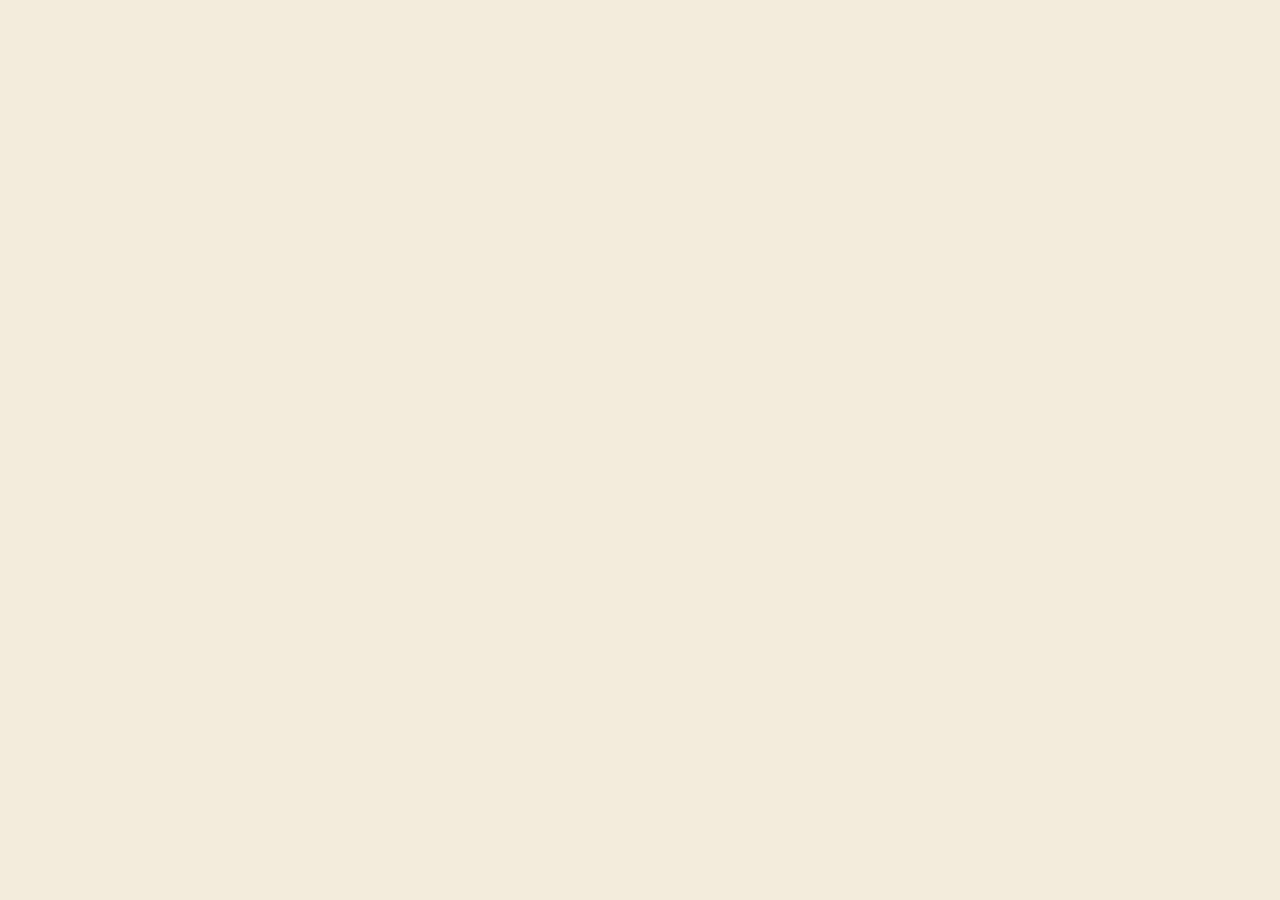
==== index.html @ 6ab29acc "Initial commit: GreenGas Hemp redesign preview Standalone redesign preview of greengashemp.me - heri" ====
<!doctype html>
<html lang="en">
<head>
<meta charset="utf-8" />
<meta name="viewport" content="width=device-width, initial-scale=1" />
<title>GreenGas Hemp — Not Your Father's Hemp.</title>
<meta name="description" content="Small-batch hemp grown, cured, and lab-tested in Virginia. Reserve flower, hash rosin, vape carts. COA on every product. Not your father's hemp." />
<link rel="icon" type="image/png" href="assets/logo.png" />
<link rel="preconnect" href="https://fonts.googleapis.com" />
<link rel="preconnect" href="https://fonts.gstatic.com" crossorigin />
<link href="https://fonts.googleapis.com/css2?family=Anton&family=Archivo:wght@500;600;700;800;900&family=Inter:wght@400;500;600&family=Caveat:wght@500;700&display=swap" rel="stylesheet" />
<style>
  :root {
    --paper:   #F2EDDD;   /* warm cream - main bg */
    --paper-2: #E6DFC6;   /* deeper cream */
    --ink:     #0D0F0B;   /* near-black, slightly warm */
    --ink-2:   #1A1D16;
    --olive:   #4A6825;
    --olive-d: #2D4316;
    --olive-l: #6B8C3A;
    --gold:    #C19D57;
    --gold-d:  #9C7C3F;
    --rust:    #A24A22;
    --bone:    #E8E2CC;
  }
  * { box-sizing: border-box; }
  html { scroll-behavior: smooth; }
  body {
    margin: 0;
    background: var(--paper);
    color: var(--ink);
    font-family: 'Inter', system-ui, sans-serif;
    -webkit-font-smoothing: antialiased;
    overflow-x: hidden;
    /* subtle paper grain */
    background-image:
      radial-gradient(at 12% 18%, rgba(74,104,37,0.06) 0, transparent 50%),
      radial-gradient(at 85% 75%, rgba(193,157,87,0.05) 0, transparent 50%);
  }
  img { display: block; max-width: 100%; }
  a { color: inherit; text-decoration: none; }
  button { font: inherit; cursor: pointer; }

  /* TYPE */
  .anton { font-family: 'Anton', 'Archivo Black', system-ui, sans-serif; font-weight: 400; letter-spacing: -0.005em; line-height: 0.88; text-transform: uppercase; }
  .display { font-family: 'Archivo', system-ui, sans-serif; font-weight: 900; letter-spacing: -0.025em; line-height: 0.95; }
  .script { font-family: 'Caveat', cursive; font-weight: 700; }
  .mono { font-family: ui-monospace, 'SF Mono', Menlo, monospace; }
  .tabular { font-variant-numeric: tabular-nums; }
  .kicker {
    font-family: 'Archivo', sans-serif;
    font-size: 11px; letter-spacing: 0.28em; text-transform: uppercase; font-weight: 700;
    color: var(--olive);
  }
  .container { max-width: 1320px; margin: 0 auto; padding: 0 24px; }
  @media (min-width: 768px){ .container { padding: 0 56px; } }

  /* PROMO STRIP */
  .promo {
    background: var(--ink); color: var(--paper);
    font-size: 11px; letter-spacing: 0.22em; text-transform: uppercase; font-weight: 600;
    overflow: hidden;
  }
  .promo-track {
    display: flex; gap: 48px; padding: 11px 0; white-space: nowrap;
    animation: marquee 42s linear infinite;
  }
  .promo-track span { display: inline-flex; align-items: center; gap: 14px; }
  .promo-track .star { color: var(--gold); }
  @keyframes marquee { from { transform: translateX(0); } to { transform: translateX(-50%); } }

  /* HEADER */
  header.main {
    position: sticky; top: 0; z-index: 40;
    background: rgba(13,15,11, 0.97);
    color: var(--paper);
    border-bottom: 1px solid rgba(255,255,255,0.06);
  }
  header.main .row {
    height: 78px; display:flex; align-items: center; justify-content: space-between; gap: 24px;
  }
  .logo {
    display: flex; align-items: center; gap: 14px;
    font-family: 'Anton', sans-serif; font-size: 26px; letter-spacing: 0.01em;
    text-transform: uppercase; color: var(--paper);
  }
  .logo .dot { color: var(--gold); }
  .logo .tag {
    display: none;
    font-family: 'Caveat', cursive; font-weight: 700; font-size: 16px;
    color: var(--gold); transform: rotate(-3deg); letter-spacing: 0;
    text-transform: none; margin-left: 4px;
  }
  @media (min-width: 900px){ .logo .tag { display: inline; } }
  .logo-img { height: 48px; width: auto; display: block; }
  .logo-img.header { height: 44px; border-radius: 2px; }
  .logo-img.crest { height: 96px; margin: 0 auto 20px; }
  .logo-img.footer { height: 60px; border-radius: 2px; }
  .logo-stamp {
    position: absolute; z-index: 3;
    background: var(--paper);
    padding: 8px 12px;
    border: 1px solid rgba(13,15,11,0.08);
    box-shadow: 0 8px 24px -8px rgba(0,0,0,0.4);
    transform: rotate(-6deg);
  }
  .logo-stamp img { height: 44px; width: auto; display: block; }
  nav.primary { display:none; gap: 32px; }
  @media (min-width: 900px){ nav.primary { display: flex; } }
  nav.primary a {
    font-family: 'Archivo', sans-serif; font-size: 13px; font-weight: 700;
    letter-spacing: 0.16em; text-transform: uppercase; color: var(--paper);
    padding: 4px 0; position: relative;
  }
  nav.primary a::after {
    content: ''; position: absolute; left: 0; right: 0; bottom: -4px;
    height: 2px; background: var(--gold); transform: scaleX(0); transform-origin: left;
    transition: transform 240ms ease;
  }
  nav.primary a:hover::after, nav.primary a.active::after { transform: scaleX(1); }
  .icons { display:flex; align-items: center; gap: 8px; }
  .icons button, .icons a {
    background: transparent; border: 0; color: var(--paper);
    display: inline-flex; align-items: center; gap: 8px;
    padding: 10px 12px; border-radius: 4px;
    font-family: 'Archivo', sans-serif; font-size: 12px; font-weight: 700;
    letter-spacing: 0.14em; text-transform: uppercase;
  }
  .icons a:hover, .icons button:hover { background: rgba(255,255,255,0.06); }
  .cart-btn { border: 1px solid rgba(255,255,255,0.16) !important; }
  .cart-count {
    background: var(--gold); color: var(--ink);
    padding: 1px 7px; border-radius: 2px; font-size: 11px; font-weight: 800;
  }

  /* BUTTONS */
  .btn {
    display: inline-flex; align-items: center; gap: 10px;
    padding: 16px 26px;
    font-family: 'Archivo', sans-serif; font-size: 13px; font-weight: 800;
    letter-spacing: 0.14em; text-transform: uppercase;
    border: 1px solid transparent; border-radius: 2px;
    transition: background 180ms ease, color 180ms ease;
  }
  .btn-primary { background: var(--ink); color: var(--paper); }
  .btn-primary:hover { background: var(--olive); }
  .btn-gold { background: var(--gold); color: var(--ink); }
  .btn-gold:hover { background: var(--ink); color: var(--gold); }
  .btn-outline-light { background: transparent; color: var(--paper); border-color: var(--paper); }
  .btn-outline-light:hover { background: var(--paper); color: var(--ink); }
  .btn-outline-dark { background: transparent; color: var(--ink); border-color: var(--ink); }
  .btn-outline-dark:hover { background: var(--ink); color: var(--paper); }

  /* HERO */
  section.hero {
    background: var(--ink); color: var(--paper);
    position: relative; overflow: hidden;
    border-bottom: 1px solid rgba(255,255,255,0.06);
  }
  .hero-inner {
    position: relative;
    display: grid; grid-template-columns: 1fr; gap: 40px;
    padding: 60px 0 80px;
    align-items: center;
  }
  @media (min-width: 1000px){
    .hero-inner { grid-template-columns: 1.2fr 1fr; gap: 56px; padding: 72px 0 100px; }
  }
  .hero-content { position: relative; z-index: 2; }
  .hero-eyebrow {
    display: inline-flex; align-items: center; gap: 12px;
    border: 1px solid rgba(255,255,255,0.16);
    padding: 8px 16px; border-radius: 2px;
    margin-bottom: 32px;
  }
  .hero-eyebrow .dot { width: 8px; height: 8px; border-radius: 50%; background: var(--gold); box-shadow: 0 0 0 4px rgba(193,157,87,0.18); }
  .hero-eyebrow .text { font-family: 'Archivo', sans-serif; font-size: 11px; font-weight: 700; letter-spacing: 0.22em; text-transform: uppercase; color: var(--paper); }
  .hero-eyebrow .est { color: var(--gold); }

  .slogan {
    font-size: clamp(58px, 11vw, 168px);
    margin: 0;
    color: var(--paper);
  }
  .slogan .a { display: block; }
  .slogan .b { display: block; color: var(--olive-l); }
  .slogan .c { display: block; }
  .slogan .stroke {
    -webkit-text-stroke: 2px var(--paper);
    color: transparent;
  }
  .slogan .underline {
    position: relative; display: inline-block;
  }
  .slogan .underline::after {
    content: ''; position: absolute; left: 0; right: 0; bottom: 6px;
    height: 6px; background: var(--gold); transform: skewX(-12deg);
    z-index: -1;
  }

  .hero-sub {
    margin-top: 32px; max-width: 520px;
    font-size: 17px; line-height: 1.6; color: rgba(242,237,221,0.78);
  }
  .hero-ctas { display:flex; flex-wrap: wrap; gap: 12px; margin-top: 36px; }
  .hero-stats {
    display:grid; grid-template-columns: repeat(3, 1fr); gap: 20px;
    margin-top: 48px; padding-top: 28px;
    border-top: 1px solid rgba(255,255,255,0.1);
  }
  .hero-stats .stat .n {
    font-family: 'Anton', sans-serif; font-size: 36px; line-height: 1; color: var(--gold);
    margin-bottom: 6px;
  }
  .hero-stats .stat .l {
    font-family: 'Archivo', sans-serif; font-size: 11px; letter-spacing: 0.16em;
    text-transform: uppercase; color: rgba(242,237,221,0.6); font-weight: 600;
  }

  /* HERO PHOTO */
  .hero-photo {
    position: relative;
    aspect-ratio: 4/5;
    background: var(--ink-2);
    overflow: hidden;
    border: 1px solid rgba(255,255,255,0.08);
  }
  .hero-photo img { width: 100%; height: 100%; object-fit: cover; opacity: 0.95; }
  .hero-photo::before {
    content: ''; position: absolute; inset: 0;
    background: linear-gradient(180deg, transparent 50%, rgba(13,15,11,0.85) 100%);
    z-index: 1;
  }
  .hero-photo .stamp {
    position: absolute; top: 20px; right: 20px; z-index: 2;
    width: 110px; height: 110px;
    border: 1.5px solid var(--gold);
    border-radius: 50%;
    display: flex; flex-direction: column; align-items: center; justify-content: center;
    text-align: center; color: var(--gold);
    font-family: 'Anton', sans-serif; line-height: 1;
    transform: rotate(-8deg);
    background: rgba(13,15,11,0.7); backdrop-filter: blur(6px);
  }
  .hero-photo .stamp .s1 { font-size: 11px; letter-spacing: 0.2em; }
  .hero-photo .stamp .s2 { font-size: 32px; margin: 6px 0; letter-spacing: 0.04em; }
  .hero-photo .stamp .s3 { font-size: 10px; letter-spacing: 0.18em; }
  .hero-photo .caption {
    position: absolute; left: 20px; right: 20px; bottom: 20px; z-index: 2;
    color: var(--paper);
  }
  .hero-photo .caption .name { font-family: 'Anton', sans-serif; font-size: 32px; letter-spacing: 0.02em; }
  .hero-photo .caption .meta {
    display: flex; align-items: center; gap: 12px; margin-top: 6px;
    font-family: 'Archivo', sans-serif; font-size: 12px; letter-spacing: 0.14em; text-transform: uppercase;
    color: rgba(242,237,221,0.75);
  }
  .hero-photo .caption .meta .price { color: var(--gold); font-weight: 800; }

  /* BIG TAGLINE BANNER */
  .banner {
    background: var(--gold); color: var(--ink);
    overflow: hidden;
    border-top: 1px solid rgba(0,0,0,0.06);
    border-bottom: 1px solid rgba(0,0,0,0.06);
  }
  .banner-track {
    display: flex; gap: 0; padding: 18px 0; white-space: nowrap;
    font-family: 'Anton', sans-serif; font-size: clamp(38px, 6vw, 72px);
    text-transform: uppercase; letter-spacing: 0.01em;
    animation: marquee 32s linear infinite;
  }
  .banner-track span { display: inline-flex; align-items: center; padding: 0 32px; }
  .banner-track .dot {
    width: 14px; height: 14px; border-radius: 50%; background: var(--ink);
    margin: 0 32px; flex-shrink: 0; align-self: center;
  }

  /* INTRO / FOUNDER NOTE */
  section.intro { padding: 100px 0 60px; }
  .intro-grid { display: grid; grid-template-columns: 1fr; gap: 48px; align-items: start; }
  @media (min-width: 900px){ .intro-grid { grid-template-columns: 0.9fr 1.1fr; gap: 80px; } }
  .intro-head h2 {
    font-size: clamp(40px, 5.5vw, 76px); margin: 16px 0 0; color: var(--ink);
  }
  .intro-body p {
    font-size: 17px; line-height: 1.65; color: rgba(13,15,11,0.72);
    margin: 0 0 20px;
  }
  .signature {
    display: flex; align-items: center; gap: 20px; margin-top: 36px;
    padding-top: 24px; border-top: 1px solid rgba(13,15,11,0.12);
  }
  .signature .sig {
    font-family: 'Caveat', cursive; font-weight: 700; font-size: 38px;
    color: var(--olive); transform: rotate(-2deg) translateY(-2px);
  }
  .signature .who {
    font-family: 'Archivo', sans-serif; font-size: 12px; letter-spacing: 0.16em;
    text-transform: uppercase; color: rgba(13,15,11,0.55); font-weight: 700;
  }
  .signature .who strong { display:block; color: var(--ink); font-weight: 800; letter-spacing: 0.04em; }

  /* PROCESS */
  section.process { padding: 80px 0 120px; }
  .process-grid { display: grid; grid-template-columns: 1fr; gap: 0; border: 1px solid rgba(13,15,11,0.12); }
  @media (min-width: 768px){ .process-grid { grid-template-columns: repeat(3, 1fr); } }
  .step {
    padding: 44px 36px;
    border-bottom: 1px solid rgba(13,15,11,0.12);
    background: var(--paper);
    position: relative;
    transition: background 200ms ease;
  }
  .step:hover { background: var(--paper-2); }
  @media (min-width: 768px){
    .step { border-right: 1px solid rgba(13,15,11,0.12); border-bottom: 0; }
    .step:last-child { border-right: 0; }
  }
  .step .num {
    font-family: 'Anton', sans-serif; font-size: 72px; color: var(--olive);
    line-height: 0.9; margin-bottom: 24px;
    -webkit-text-stroke: 0;
  }
  .step h3 { font-family: 'Anton', sans-serif; font-size: 28px; letter-spacing: 0.01em; margin: 0 0 14px; text-transform: uppercase; }
  .step p { font-size: 15px; line-height: 1.65; color: rgba(13,15,11,0.65); margin: 0; }

  /* DROPS */
  section.drops { padding: 100px 0; background: var(--ink); color: var(--paper); position: relative; }
  .drops-head { display:flex; flex-wrap: wrap; justify-content: space-between; align-items: end; gap: 24px; margin-bottom: 56px; }
  .drops-head .kicker { color: var(--gold); }
  .drops-head h2 { font-size: clamp(44px, 5.5vw, 72px); margin: 14px 0 0; color: var(--paper); }
  .drops-head .link {
    font-family: 'Archivo', sans-serif; font-size: 12px; font-weight: 800;
    letter-spacing: 0.18em; text-transform: uppercase; color: var(--gold);
    border-bottom: 1.5px solid var(--gold); padding-bottom: 4px;
  }
  .drops-head .link:hover { color: var(--paper); border-color: var(--paper); }

  .drops-grid { display: grid; grid-template-columns: repeat(2,1fr); gap: 12px; }
  @media (min-width:768px){ .drops-grid { grid-template-columns: repeat(4,1fr); gap: 20px; } }
  .pcard {
    background: var(--ink-2);
    display: block; position: relative; overflow: hidden;
    border: 1px solid rgba(255,255,255,0.06);
    transition: border-color 200ms ease;
  }
  .pcard:hover { border-color: var(--gold); }
  .pcard .ph { aspect-ratio: 1; overflow: hidden; background: #000; position: relative; }
  .pcard .ph img { width: 100%; height: 100%; object-fit: cover; transition: transform 800ms ease; }
  .pcard:hover .ph img { transform: scale(1.06); }
  .pcard .stock {
    position: absolute; top: 12px; left: 12px;
    background: var(--gold); color: var(--ink);
    padding: 5px 10px;
    font-family: 'Archivo', sans-serif; font-size: 10px; font-weight: 800;
    letter-spacing: 0.18em; text-transform: uppercase;
  }
  .pcard .body { padding: 22px 22px 24px; }
  .pcard .cat { font-family: 'Archivo', sans-serif; font-size: 10px; font-weight: 700; letter-spacing: 0.22em; text-transform: uppercase; color: var(--gold); }
  .pcard h4 { font-family: 'Anton', sans-serif; font-size: 26px; letter-spacing: 0.01em; text-transform: uppercase; margin: 12px 0 6px; }
  .pcard .strain { font-size: 12px; color: rgba(242,237,221,0.55); margin: 0 0 22px; letter-spacing: 0.04em; }
  .pcard .foot { display:flex; align-items: center; justify-content: space-between; }
  .pcard .price { font-family: 'Anton', sans-serif; font-size: 26px; color: var(--gold); letter-spacing: 0.02em; }
  .pcard .add {
    font-family: 'Archivo', sans-serif; font-size: 11px; font-weight: 800;
    letter-spacing: 0.18em; text-transform: uppercase;
    padding: 10px 14px;
    border: 1px solid rgba(255,255,255,0.18); color: var(--paper);
    transition: background 180ms ease, color 180ms ease;
  }
  .pcard:hover .add { background: var(--gold); color: var(--ink); border-color: var(--gold); }

  /* CATEGORIES */
  section.categories { padding: 120px 0; }
  .cat-head { display:flex; flex-wrap: wrap; align-items: end; justify-content: space-between; gap: 24px; margin-bottom: 56px; }
  .cat-head h2 { font-size: clamp(44px, 5.5vw, 80px); margin: 14px 0 0; }
  .cat-grid { display:grid; grid-template-columns: 1fr; gap: 16px; }
  @media (min-width: 768px){ .cat-grid { grid-template-columns: 1.4fr 1fr 1fr; gap: 20px; } }
  .cat-card { position: relative; aspect-ratio: 4/5; overflow: hidden; color: var(--paper); border: 1px solid rgba(13,15,11,0.08); }
  @media (min-width: 768px){ .cat-card:first-child { aspect-ratio: auto; grid-row: span 2; } }
  .cat-card img { width: 100%; height: 100%; object-fit: cover; transition: transform 1100ms ease; }
  .cat-card:hover img { transform: scale(1.05); }
  .cat-card .veil { position: absolute; inset: 0; background: linear-gradient(to top, rgba(13,15,11,0.9) 5%, rgba(13,15,11,0.2) 55%, transparent 100%); }
  .cat-card .info { position: absolute; left: 28px; right: 28px; bottom: 28px; z-index: 2; }
  .cat-card .info .kicker { color: var(--gold); margin-bottom: 8px; }
  .cat-card .info h3 { font-family: 'Anton', sans-serif; font-size: clamp(36px, 4vw, 56px); margin: 0; letter-spacing: 0.01em; text-transform: uppercase; }
  .cat-card .info p { margin: 8px 0 0; opacity: 0.72; font-size: 14px; }
  .cat-card .corner {
    position: absolute; top: 20px; right: 20px; z-index: 2;
    font-family: 'Archivo', sans-serif; font-size: 11px; font-weight: 800;
    letter-spacing: 0.18em; text-transform: uppercase; color: var(--paper);
    background: rgba(13,15,11,0.5); backdrop-filter: blur(6px);
    padding: 8px 12px;
  }

  /* QUOTE */
  section.quote {
    padding: 140px 0; background: var(--olive); color: var(--paper);
    position: relative; overflow: hidden; text-align: center;
  }
  .quote::before {
    content: '"'; position: absolute; top: -40px; left: 50%; transform: translateX(-50%);
    font-family: 'Anton', sans-serif; font-size: 360px; line-height: 1;
    color: rgba(242,237,221,0.06); pointer-events: none;
  }
  .quote-inner { max-width: 900px; margin: 0 auto; position: relative; }
  .quote-inner blockquote {
    font-family: 'Anton', sans-serif; font-size: clamp(32px, 4.5vw, 56px);
    line-height: 1.1; letter-spacing: 0.005em; margin: 0; text-transform: uppercase;
  }
  .quote-inner blockquote .high { color: var(--gold); }
  .quote-inner cite { display: block; margin-top: 36px; font-style: normal; font-family: 'Archivo', sans-serif; font-size: 12px; letter-spacing: 0.22em; text-transform: uppercase; color: rgba(242,237,221,0.7); font-weight: 700; }

  /* EMAIL / GAS FAM */
  section.gasfam {
    padding: 120px 0; background: var(--paper-2);
    border-top: 1px solid rgba(13,15,11,0.08);
    position: relative;
  }
  .gasfam-inner { max-width: 760px; margin: 0 auto; text-align: center; }
  .gasfam .script-tag { font-family: 'Caveat', cursive; font-weight: 700; font-size: 32px; color: var(--olive); transform: rotate(-2deg); display: inline-block; margin-bottom: -6px; }
  .gasfam h2 { font-size: clamp(44px, 6vw, 88px); margin: 8px 0 16px; color: var(--ink); }
  .gasfam p { font-size: 16px; color: rgba(13,15,11,0.65); max-width: 480px; margin: 0 auto 36px; line-height: 1.6; }
  .gasfam-form { display:flex; gap: 10px; max-width: 480px; margin: 0 auto; flex-wrap: wrap; }
  .gasfam-form input {
    flex: 1; min-width: 220px;
    padding: 16px 22px;
    background: var(--paper); border: 1px solid var(--ink);
    font-family: inherit; font-size: 15px; color: var(--ink);
    border-radius: 2px;
  }
  .gasfam-form input:focus { outline: 2px solid var(--gold); outline-offset: -1px; }
  .gasfam .perks {
    display: flex; flex-wrap: wrap; justify-content: center; gap: 24px;
    margin-top: 36px; font-family: 'Archivo', sans-serif; font-size: 11px;
    letter-spacing: 0.18em; text-transform: uppercase; font-weight: 700; color: var(--olive);
  }
  .gasfam .perks span::before { content: '✓'; margin-right: 8px; color: var(--gold); }

  /* FOOTER */
  footer.site { background: var(--ink); color: var(--paper); padding: 90px 0 28px; position: relative; }
  .foot-mega {
    font-family: 'Anton', sans-serif; text-transform: uppercase;
    font-size: clamp(72px, 14vw, 220px); line-height: 0.85; letter-spacing: -0.01em;
    color: var(--paper); margin: 0 0 60px;
    border-bottom: 1px solid rgba(255,255,255,0.1); padding-bottom: 40px;
  }
  .foot-mega .gold { color: var(--gold); }
  .foot-grid { display:grid; grid-template-columns: 1fr; gap: 40px; }
  @media (min-width:768px){ .foot-grid { grid-template-columns: 2fr 1fr 1fr 1fr; } }
  .foot-grid h5 { font-family: 'Archivo', sans-serif; font-size: 11px; letter-spacing: 0.22em; color: var(--gold); text-transform: uppercase; margin: 0 0 18px; font-weight: 800; }
  .foot-grid ul { list-style: none; padding: 0; margin: 0; display: flex; flex-direction: column; gap: 10px; font-size: 14px; }
  .foot-grid ul a { color: rgba(242,237,221,0.72); }
  .foot-grid ul a:hover { color: var(--gold); }
  .foot-grid .brand p { color: rgba(242,237,221,0.6); font-size: 14px; line-height: 1.65; max-width: 360px; margin: 14px 0 0; }
  .foot-fine { border-top: 1px solid rgba(255,255,255,0.08); margin-top: 60px; padding-top: 24px; display:grid; grid-template-columns: 1fr; gap: 12px; font-size: 11px; letter-spacing: 0.04em; color: rgba(242,237,221,0.45); line-height: 1.65; }
  @media (min-width: 768px){ .foot-fine { grid-template-columns: 1fr 1fr; gap: 28px; } }

  /* REVEAL */
  .reveal { opacity: 0; transform: translateY(14px); transition: opacity 700ms ease, transform 700ms ease; }
  .reveal.in { opacity: 1; transform: translateY(0); }

  /* AGE GATE */
  .age-gate { position: fixed; inset: 0; z-index: 100; background: rgba(13,15,11,0.96); backdrop-filter: blur(8px); display: flex; align-items: center; justify-content: center; padding: 24px; }
  .age-gate .panel { background: var(--paper); max-width: 460px; width: 100%; padding: 48px 36px; text-align: center; border: 1px solid rgba(13,15,11,0.08); }
  .age-gate .seal { display:inline-flex; align-items: center; justify-content: center; width: 80px; height: 80px; border-radius: 50%; border: 1.5px solid var(--olive); color: var(--olive); font-family: 'Anton', sans-serif; font-size: 28px; margin: 0 auto 24px; }
  .age-gate h2 { font-family: 'Anton', sans-serif; font-size: 36px; margin: 0 0 12px; line-height: 1.05; text-transform: uppercase; }
  .age-gate p { font-size: 14px; color: rgba(13,15,11,0.6); line-height: 1.55; margin: 0 0 28px; }
  .age-gate .actions { display: flex; justify-content: center; gap: 10px; flex-wrap: wrap; }

  ::selection { background: var(--gold); color: var(--ink); }

  /* Inline logo (base64) — overrides src="assets/logo.png" so preview panel works without file fetching */
  .logo-img, .logo-stamp img {
    content: url("[data-uri]");
  }
</head>
<body>

<!-- AGE GATE (disabled in preview — re-enable for production) -->
<div class="age-gate" id="ageGate" style="display:none;">
  <div class="panel">
    <div class="seal">21+</div>
    <h2>Are You of Legal Age?</h2>
    <p>You must be 21 or older to enter this site. By continuing you confirm your age and agree to our terms.</p>
    <div class="actions">
      <button class="btn btn-primary" onclick="confirmAge()">Yes, I'm 21+</button>
      <a class="btn btn-outline-dark" href="https://google.com">No, Exit</a>
    </div>
  </div>
</div>

<!-- PROMO MARQUEE -->
<div class="promo">
  <div class="promo-track">
    <span><span class="star">★</span> Lab-tested · COAs on request</span>
    <span><span class="star">★</span> 20% off your first order</span>
    <span><span class="star">★</span> Federally compliant · 2018 Farm Bill</span>
    <span><span class="star">★</span> Veteran &amp; medical discount</span>
    <span><span class="star">★</span> 21+ only</span>
    <span><span class="star">★</span> Lab-tested · COAs on request</span>
    <span><span class="star">★</span> 20% off your first order</span>
    <span><span class="star">★</span> Federally compliant · 2018 Farm Bill</span>
    <span><span class="star">★</span> Veteran &amp; medical discount</span>
    <span><span class="star">★</span> 21+ only</span>
  </div>
</div>

<!-- HEADER -->
<header class="main">
  <div class="container row">
    <a href="/" class="logo" aria-label="GreenGas Hemp — Not your father's hemp">
      <img src="assets/logo.png" alt="GreenGas Hemp" class="logo-img header" />
      <span class="tag">not your father's hemp</span>
    </a>
    <nav class="primary">
      <a href="/" class="active">Home</a>
      <a href="shop.html">Shop</a>
      <a href="lab.html">Lab Reports</a>
      <a href="about.html">Our Story</a>
      <a href="contact.html">Contact</a>
    </nav>
    <div class="icons">
      <button aria-label="Search"><svg width="16" height="16" viewBox="0 0 24 24" fill="none" stroke="currentColor" stroke-width="2"><circle cx="11" cy="11" r="7"/><path d="m20 20-3.5-3.5"/></svg></button>
      <a href="shop.html" class="cart-btn">
        <svg width="16" height="16" viewBox="0 0 24 24" fill="none" stroke="currentColor" stroke-width="2"><path d="M3 6h2l2.5 11a2 2 0 0 0 2 1.5h7a2 2 0 0 0 2-1.5L21 9H6"/><circle cx="10" cy="21" r="1"/><circle cx="17" cy="21" r="1"/></svg>
        Cart <span class="cart-count">0</span>
      </a>
    </div>
  </div>
</header>

<!-- HERO -->
<section class="hero">
  <div class="container hero-inner">
    <div class="hero-content reveal">
      <div class="hero-eyebrow">
        <span class="dot"></span>
        <span class="text">Est. <span class="est">2024</span> · Maryland-Based</span>
      </div>
      <h1 class="anton slogan">
        <span class="a">Not Your</span>
        <span class="b"><span class="underline">Father's</span></span>
        <span class="c">Hemp.</span>
      </h1>
      <p class="hero-sub">House-made vapes and carefully sourced drops — every product personally vetted, lab-tested for safety, and priced like it should be. Real quality without the inflated price tag. <strong style="color:var(--gold);font-weight:700;">We don't deal in mids.</strong></p>
      <div class="hero-ctas">
        <a href="shop.html" class="btn btn-gold">
          Shop the Catalog
          <svg width="14" height="14" viewBox="0 0 24 24" fill="none" stroke="currentColor" stroke-width="2.4"><path d="M5 12h14m-6-6 6 6-6 6"/></svg>
        </a>
        <a href="lab.html" class="btn btn-outline-light">See the Lab Tests</a>
      </div>
      <div class="hero-stats">
        <div class="stat"><div class="n">38</div><div class="l">SKUs in rotation</div></div>
        <div class="stat"><div class="n">100%</div><div class="l">Lab tested</div></div>
        <div class="stat"><div class="n">0%</div><div class="l">Mids on the shelf</div></div>
      </div>
    </div>
    <div class="hero-photo reveal">
      <img src="https://i0.wp.com/greengashemp.me/wp-content/uploads/2026/05/IMG_3537.jpg" alt="Dante's Inferno reserve flower" />
      <div class="logo-stamp" style="bottom: 96px; left: 20px;">
        <img src="assets/logo.png" alt="GreenGas" />
      </div>
      <div class="stamp">
        <div class="s1">Reserve</div>
        <div class="s2">Drop</div>
        <div class="s3">1/4 oz</div>
      </div>
      <div class="caption">
        <div class="name">Dante's Inferno</div>
        <div class="meta"><span>Quarter Jar · Small Batch</span><span class="price">$80</span></div>
      </div>
    </div>
  </div>
</section>

<!-- GOLD TAGLINE BANNER -->
<div class="banner">
  <div class="banner-track">
    <span>Not Your Father's Hemp</span><span class="dot"></span>
    <span>Maryland-Based</span><span class="dot"></span>
    <span>Lab-Tested Every Batch</span><span class="dot"></span>
    <span>We Don't Deal in Mids</span><span class="dot"></span>
    <span>Not Your Father's Hemp</span><span class="dot"></span>
    <span>Maryland-Based</span><span class="dot"></span>
    <span>Lab-Tested Every Batch</span><span class="dot"></span>
    <span>We Don't Deal in Mids</span><span class="dot"></span>
  </div>
</div>

<!-- INTRO / FOUNDER NOTE -->
<section class="intro">
  <div class="container intro-grid">
    <div class="intro-head reveal">
      <img src="assets/logo.png" alt="GreenGas Hemp" class="logo-img" style="height: 110px; margin-bottom: 28px;" />
      <p class="kicker">Welcome to GreenGas</p>
      <h2 class="anton">We Don't Deal<br/>in Mids.</h2>
    </div>
    <div class="intro-body reveal">
      <p>GreenGas is a Maryland-based operation built on one principle — deliver <strong style="color:var(--ink);font-weight:700;">real quality without the inflated price tag</strong>.</p>
      <p>From our house-made vapes to carefully sourced drops, every product is personally vetted before it reaches you. If it doesn't meet our standard, it doesn't make the shelf.</p>
      <p>All products are lab tested for safety and compliance. We believe in clean product, loud flavor, and consistent experience — because the standard matters.</p>
      <p style="font-family: 'Anton', sans-serif; font-size: clamp(22px, 2.6vw, 32px); text-transform: uppercase; letter-spacing: 0.01em; color: var(--olive); margin: 32px 0 0; line-height: 1.1;">This isn't your father's hemp. <span style="color: var(--gold);">It's GreenGas.</span></p>
      <div class="signature">
        <div class="sig">— GreenGas</div>
        <div class="who"><strong>The Team</strong>Curators &amp; operators · Maryland</div>
      </div>
    </div>
  </div>
</section>

<!-- PROCESS -->
<section class="process">
  <div class="container">
    <div class="process-grid">
      <div class="step reveal">
        <div class="num">01</div>
        <h3>Sourced With a Standard.</h3>
        <p>Every flower drop, rosin cut, and edible we carry is personally vetted before it hits the shelf. If it doesn't meet our standard, it doesn't make the cut. Simple.</p>
      </div>
      <div class="step reveal">
        <div class="num">02</div>
        <h3>House-Made Vapes.</h3>
        <p>Our On the Go cart line is built in-house — not white-labeled, not rebranded. Clean, loud, and consistent because we control the process from juice to cart.</p>
      </div>
      <div class="step reveal">
        <div class="num">03</div>
        <h3>Lab Tested. Always.</h3>
        <p>Every product is tested for safety and compliance. Certificates of Analysis available on request — Δ-9 THC under 0.3% by dry weight per the 2018 Farm Bill.</p>
      </div>
    </div>
  </div>
</section>

<!-- DROPS -->
<section class="drops">
  <div class="container">
    <div class="drops-head reveal">
      <div>
        <p class="kicker">In stock now</p>
        <h2 class="anton">This Week's Drops</h2>
      </div>
      <a href="shop.html" class="link">View Full Catalog →</a>
    </div>
    <div class="drops-grid">
      <a href="product.html" class="pcard reveal">
        <div class="ph">
          <span class="stock">In Stock</span>
          <img src="https://i0.wp.com/greengashemp.me/wp-content/uploads/2026/05/IMG_3537.jpg" alt="Dante's Inferno" loading="lazy" />
        </div>
        <div class="body">
          <div class="cat">Reserve · 1/4oz</div>
          <h4>Dante's Inferno</h4>
          <p class="strain">Small-batch · Quarter jar</p>
          <div class="foot">
            <span class="price">$80</span>
            <span class="add">Add +</span>
          </div>
        </div>
      </a>
      <a href="product.html" class="pcard reveal">
        <div class="ph">
          <span class="stock">In Stock</span>
          <img src="https://i0.wp.com/greengashemp.me/wp-content/uploads/2026/05/IMG_3539.jpg" alt="Blue Zushi" loading="lazy" />
        </div>
        <div class="body">
          <div class="cat">Exotic · 1/8oz</div>
          <h4>Blue Zushi</h4>
          <p class="strain">Indoor exotic · Eighth jar</p>
          <div class="foot">
            <span class="price">$30</span>
            <span class="add">Add +</span>
          </div>
        </div>
      </a>
      <a href="product.html" class="pcard reveal">
        <div class="ph">
          <span class="stock">In Stock</span>
          <img src="https://i0.wp.com/greengashemp.me/wp-content/uploads/2026/04/Screenshot-2026-04-21-at-10.46.02-PM.png" alt="Nam Wah hash rosin" loading="lazy" />
        </div>
        <div class="body">
          <div class="cat">Tier 1 Rosin · 1g</div>
          <h4>Nam Wah</h4>
          <p class="strain">Solventless · Tier 1</p>
          <div class="foot">
            <span class="price">$40</span>
            <span class="add">Add +</span>
          </div>
        </div>
      </a>
      <a href="product.html" class="pcard reveal">
        <div class="ph">
          <span class="stock">In Stock</span>
          <img src="https://i0.wp.com/greengashemp.me/wp-content/uploads/2026/03/F0644251-ED1E-4D0B-9B22-32A41DD3B785-e1778110795700.jpg" alt="ChopCheese cart" loading="lazy" />
        </div>
        <div class="body">
          <div class="cat">Vape Cart · 1g</div>
          <h4>ChopCheese 2.0</h4>
          <p class="strain">House-made · Live resin</p>
          <div class="foot">
            <span class="price">$30</span>
            <span class="add">Add +</span>
          </div>
        </div>
      </a>
    </div>
  </div>
</section>

<!-- CATEGORIES -->
<section class="categories">
  <div class="container">
    <div class="cat-head reveal">
      <div>
        <p class="kicker">Shop by form</p>
        <h2 class="anton">Find Your Flavor.</h2>
      </div>
      <a href="shop.html" class="btn btn-outline-dark">All Categories</a>
    </div>
    <div class="cat-grid">
      <a href="shop.html#reserve" class="cat-card reveal">
        <img src="https://i0.wp.com/greengashemp.me/wp-content/uploads/2026/05/IMG_3538.jpg" alt="" />
        <div class="veil"></div>
        <span class="corner">From $80</span>
        <div class="info">
          <p class="kicker">2 strains</p>
          <h3>Reserve Flower</h3>
          <p>Top-shelf, small-batch quarter jars</p>
        </div>
      </a>
      <a href="shop.html#exotic" class="cat-card reveal">
        <img src="https://i0.wp.com/greengashemp.me/wp-content/uploads/2026/04/IMG_3299.jpg" alt="" />
        <div class="veil"></div>
        <span class="corner">From $30</span>
        <div class="info">
          <p class="kicker">9 strains</p>
          <h3>Indoor Exotic</h3>
          <p>Eighths, rotating menu</p>
        </div>
      </a>
      <a href="shop.html#rosin" class="cat-card reveal">
        <img src="https://i0.wp.com/greengashemp.me/wp-content/uploads/2026/04/5D60020F-77EE-4A1A-AB59-6BE0153FEA51.jpg" alt="" />
        <div class="veil"></div>
        <span class="corner">From $37.50</span>
        <div class="info">
          <p class="kicker">6 cuts</p>
          <h3>Hash Rosin</h3>
          <p>Solventless concentrates</p>
        </div>
      </a>
    </div>
  </div>
</section>

<!-- QUOTE -->
<section class="quote">
  <div class="container quote-inner reveal">
    <blockquote>
      Clean product.<br/>
      <span class="high">Loud flavor.</span><br/>
      Consistent experience.
    </blockquote>
    <cite>— The GreenGas Standard</cite>
  </div>
</section>

<!-- GAS FAM EMAIL -->
<section class="gasfam">
  <div class="container gasfam-inner reveal">
    <img src="assets/logo.png" alt="GreenGas Hemp" class="logo-img crest" />
    <span class="script-tag">join the —</span>
    <h2 class="anton">Gas Fam.</h2>
    <p>Drop your email and get <strong style="color:var(--olive);font-weight:700;">20% off your first order</strong>. Plus early access on every new drop — no spam, just restocks and rare flower.</p>
    <form class="gasfam-form" onsubmit="event.preventDefault(); this.querySelector('button').textContent='Check your inbox ✓'; this.querySelector('input').value='';">
      <input type="email" required placeholder="your@email.com" />
      <button class="btn btn-primary">Fuel Up</button>
    </form>
    <div class="perks">
      <span>20% Off First Order</span>
      <span>Early Drop Access</span>
      <span>Restock Alerts Only</span>
    </div>
  </div>
</section>

<!-- FOOTER -->
<footer class="site">
  <div class="container">
    <div class="foot-mega">Not Your<br/>Father's<br/><span class="gold">Hemp.</span></div>
    <p style="font-family:'Caveat',cursive;font-weight:700;font-size:clamp(24px,3vw,40px);color:var(--gold);transform:rotate(-2deg);margin:-30px 0 50px 12px;line-height:1;">— It's GreenGas.</p>
    <div class="foot-grid">
      <div class="brand">
        <a href="/" aria-label="GreenGas Hemp"><img src="assets/logo.png" alt="GreenGas Hemp" class="logo-img footer" /></a>
        <p>Maryland-based hemp operation built on one principle — real quality without the inflated price tag. House-made vapes and personally vetted drops. Adults 21+.</p>
        <div style="display:flex; align-items:center; gap:10px; margin-top: 18px; font-size: 12px; letter-spacing: 0.12em; text-transform: uppercase; color: rgba(242,237,221,0.55); font-weight: 700;">
          <span style="display:inline-block; width:8px; height:8px; border-radius:50%; background:var(--gold);"></span>
          Shipping nationwide
        </div>
      </div>
      <div>
        <h5>Shop</h5>
        <ul>
          <li><a href="shop.html#reserve">Reserve Flower</a></li>
          <li><a href="shop.html#exotic">Indoor Exotic</a></li>
          <li><a href="shop.html#rosin">Hash Rosin</a></li>
          <li><a href="shop.html#vapes">Vape Carts</a></li>
          <li><a href="shop.html#prerolls">Pre Rolls</a></li>
          <li><a href="shop.html#edibles">Edibles</a></li>
        </ul>
      </div>
      <div>
        <h5>Info</h5>
        <ul>
          <li><a href="lab.html">Lab Reports / COAs</a></li>
          <li><a href="about.html">Our Story</a></li>
          <li><a href="contact.html">Contact</a></li>
          <li><a href="#">Medical / Veteran Discount</a></li>
          <li><a href="#">Shipping &amp; Returns</a></li>
          <li><a href="#">Terms &amp; Conditions</a></li>
        </ul>
      </div>
      <div>
        <h5>Contact</h5>
        <ul>
          <li><a href="mailto:Service@GreenGasHemp.com">Service@GreenGasHemp.com</a></li>
          <li><a href="tel:14439934385">(443) 993-4385</a></li>
        </ul>
      </div>
    </div>
    <div class="foot-fine">
      <p>© 2026 GreenGas Hemp. All rights reserved.</p>
      <p>All products are hemp-derived and federally compliant under the 2018 Farm Bill (&lt;0.3% Δ-9 THC by dry weight). These statements have not been evaluated by the FDA. Products are not intended to diagnose, treat, cure, or prevent any disease. Do not operate vehicles or machinery while using.</p>
    </div>
  </div>
</footer>

<script>
  function confirmAge() {
    localStorage.setItem('gg_age_ok', '1');
    document.getElementById('ageGate').style.display = 'none';
    document.body.style.overflow = '';
  }
  // Scroll reveals
  const io = new IntersectionObserver((entries) => {
    entries.forEach(e => { if (e.isIntersecting) { e.target.classList.add('in'); io.unobserve(e.target); } });
  }, { threshold: 0.12, rootMargin: '0px 0px -40px 0px' });
  document.querySelectorAll('.reveal').forEach(el => io.observe(el));
</script>

</body>
</html>
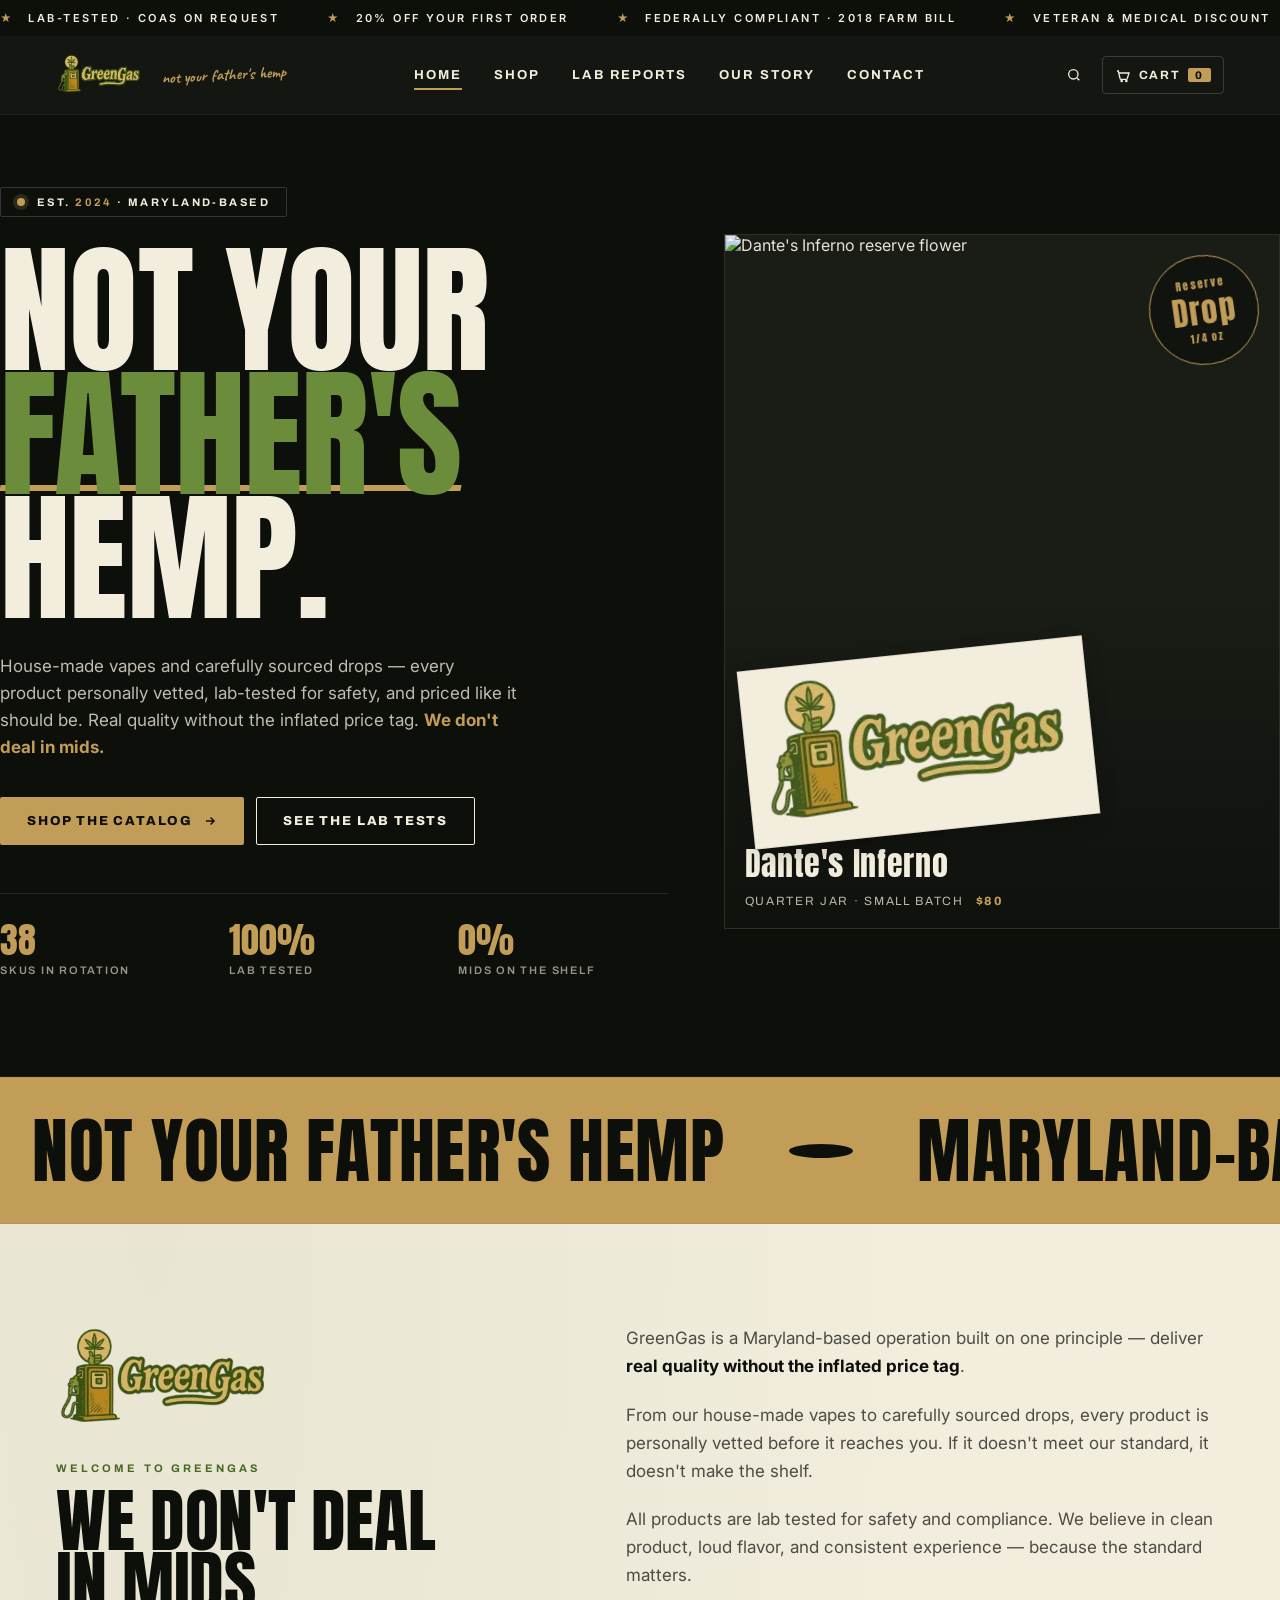
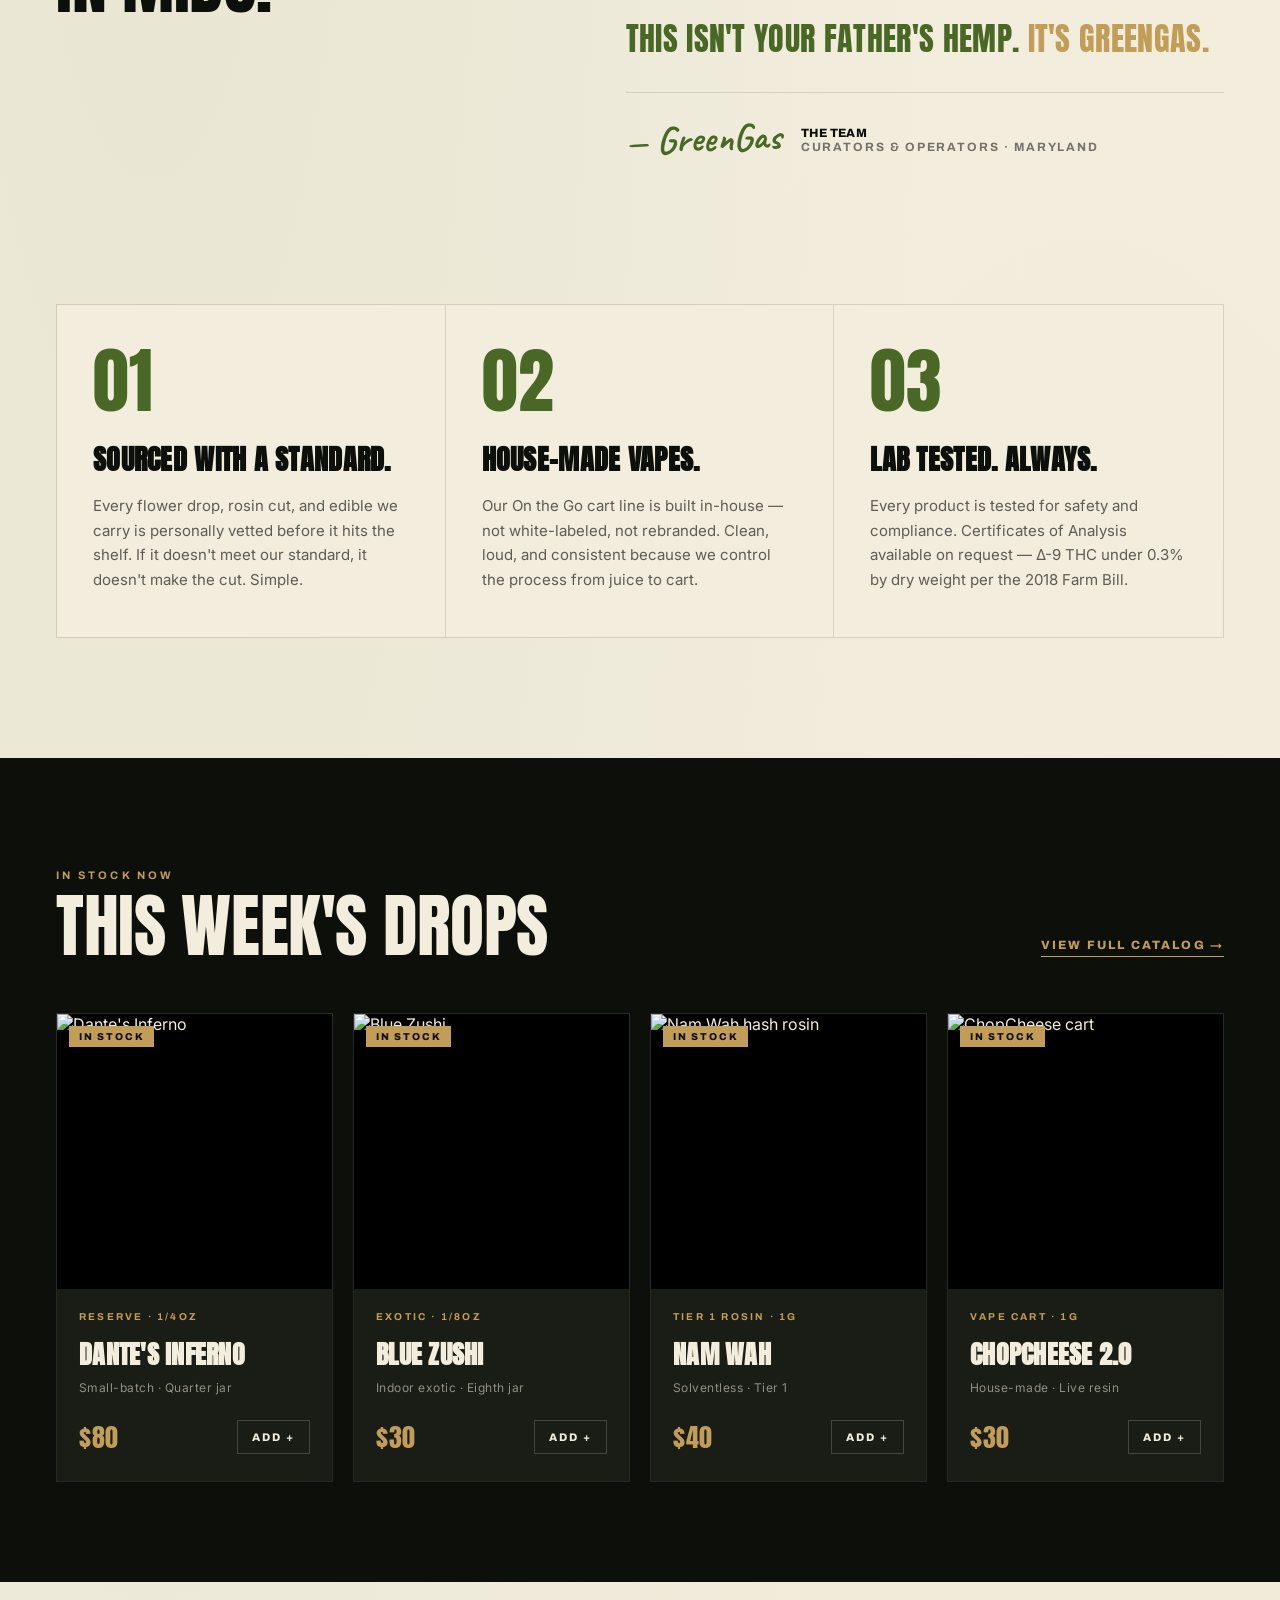
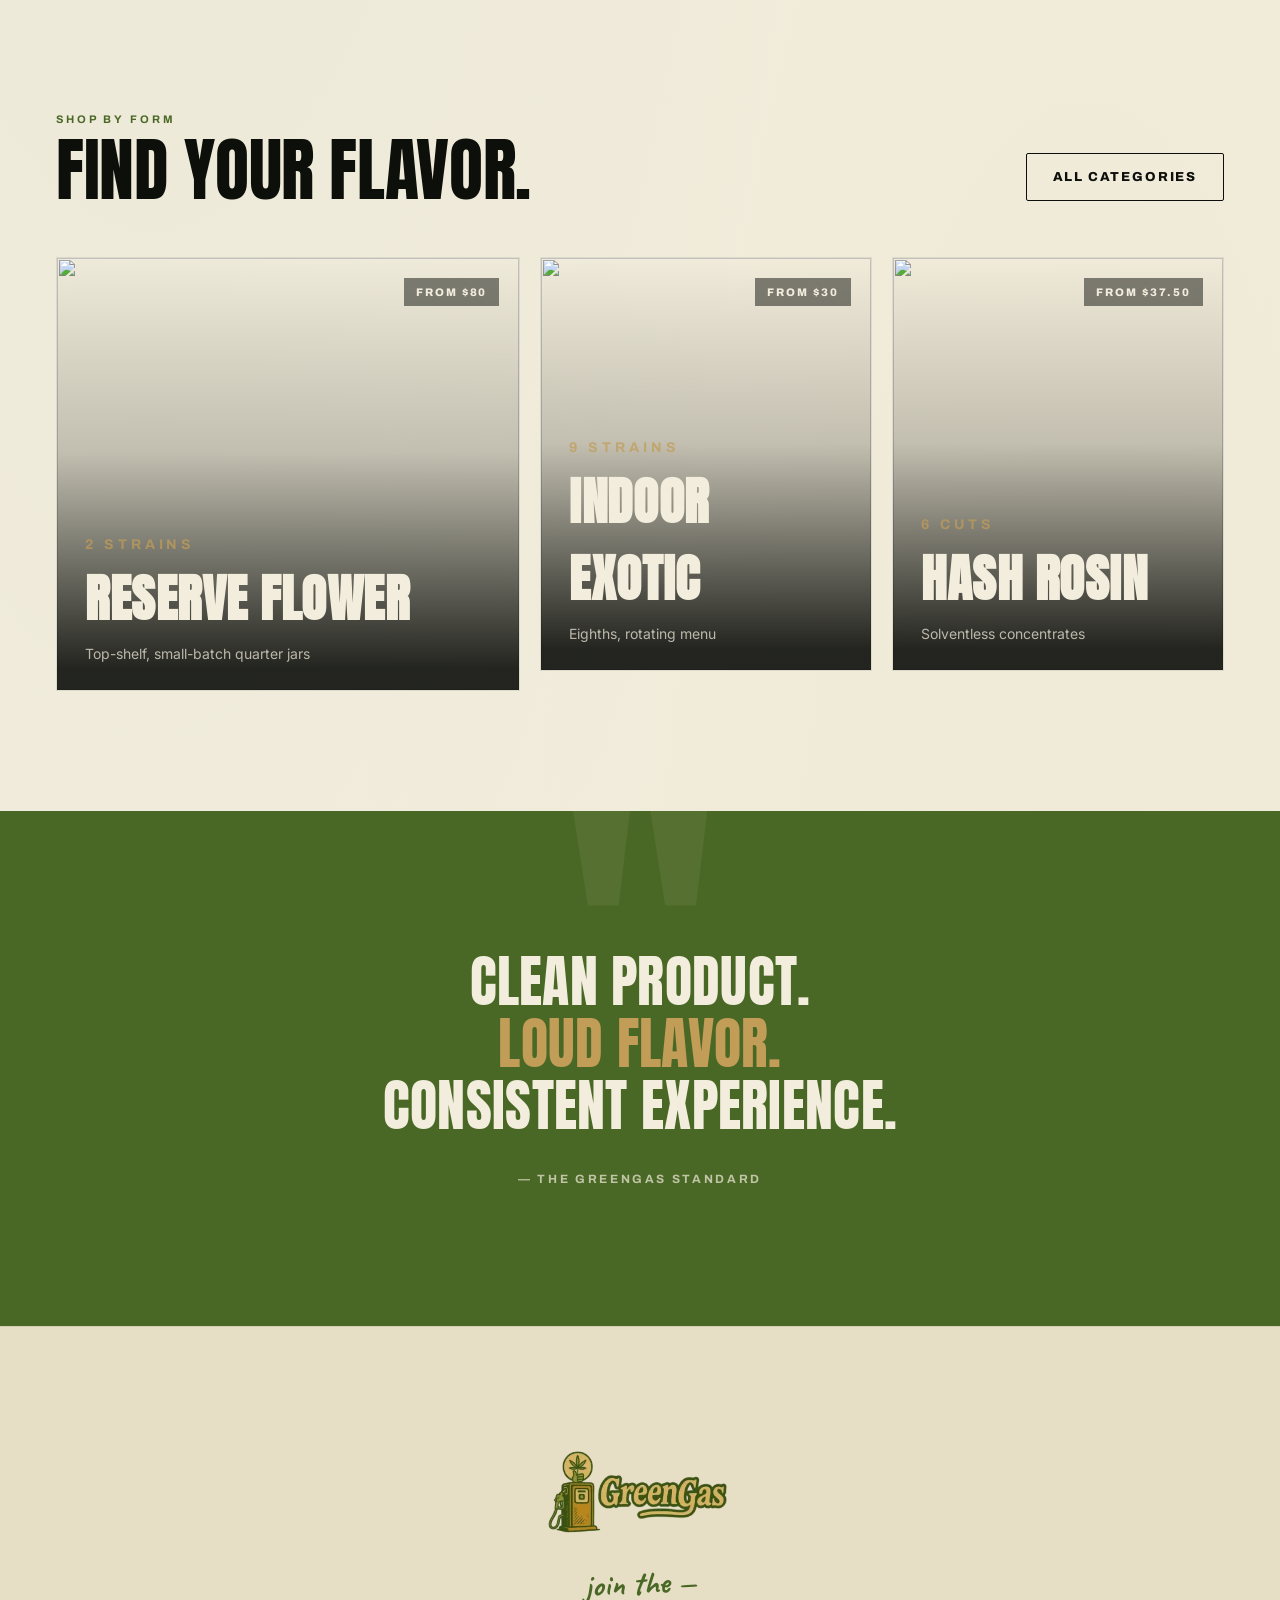
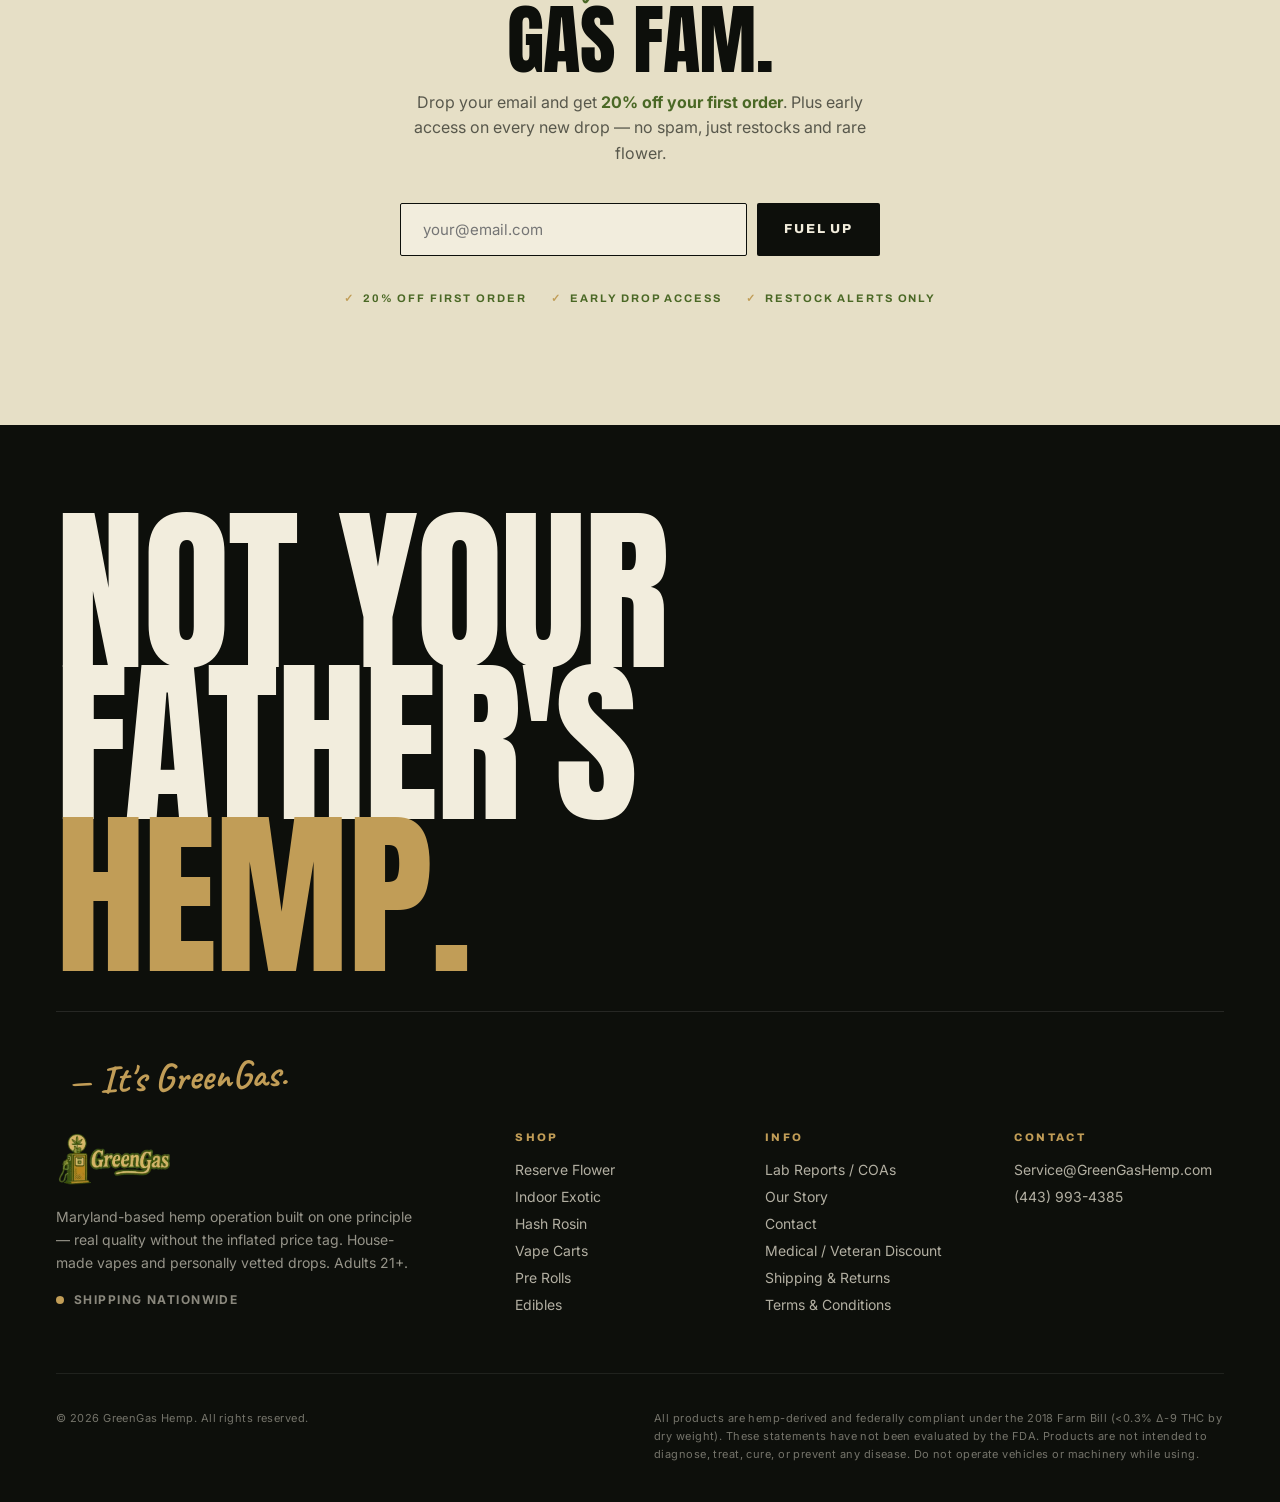
==== commit 1a376c4e: "Restore </style> tag accidentally stripped from index.html The earlier CSS-rule-removal regex consum" ====
--- a/index.html
+++ b/index.html
@@ -1,4 +1,4 @@
-<!doctype html>
+﻿<!doctype html>
 <html lang="en">
 <head>
 <meta charset="utf-8" />
@@ -470,11 +470,8 @@
   .age-gate .actions { display: flex; justify-content: center; gap: 10px; flex-wrap: wrap; }
 
   ::selection { background: var(--gold); color: var(--ink); }
-
-  /* Inline logo (base64) — overrides src="assets/logo.png" so preview panel works without file fetching */
-  .logo-img, .logo-stamp img {
-    content: url("[data-uri]");
-  }
+  /* Logo injection moved to JS at end of <body>. */
+</style>
 </head>
 <body>
 
@@ -837,6 +834,16 @@
 </footer>
 
 <script>
+  // Inject logo via JS — works in all browsers including preview panels
+  const LOGO_DATA_URL = '[data-uri]';
+  function injectLogos() {
+    document.querySelectorAll('.logo-img, .logo-stamp img').forEach(img => { img.src = LOGO_DATA_URL; });
+  }
+  if (document.readyState === 'loading') {
+    document.addEventListener('DOMContentLoaded', injectLogos);
+  } else {
+    injectLogos();
+  }
   function confirmAge() {
     localStorage.setItem('gg_age_ok', '1');
     document.getElementById('ageGate').style.display = 'none';
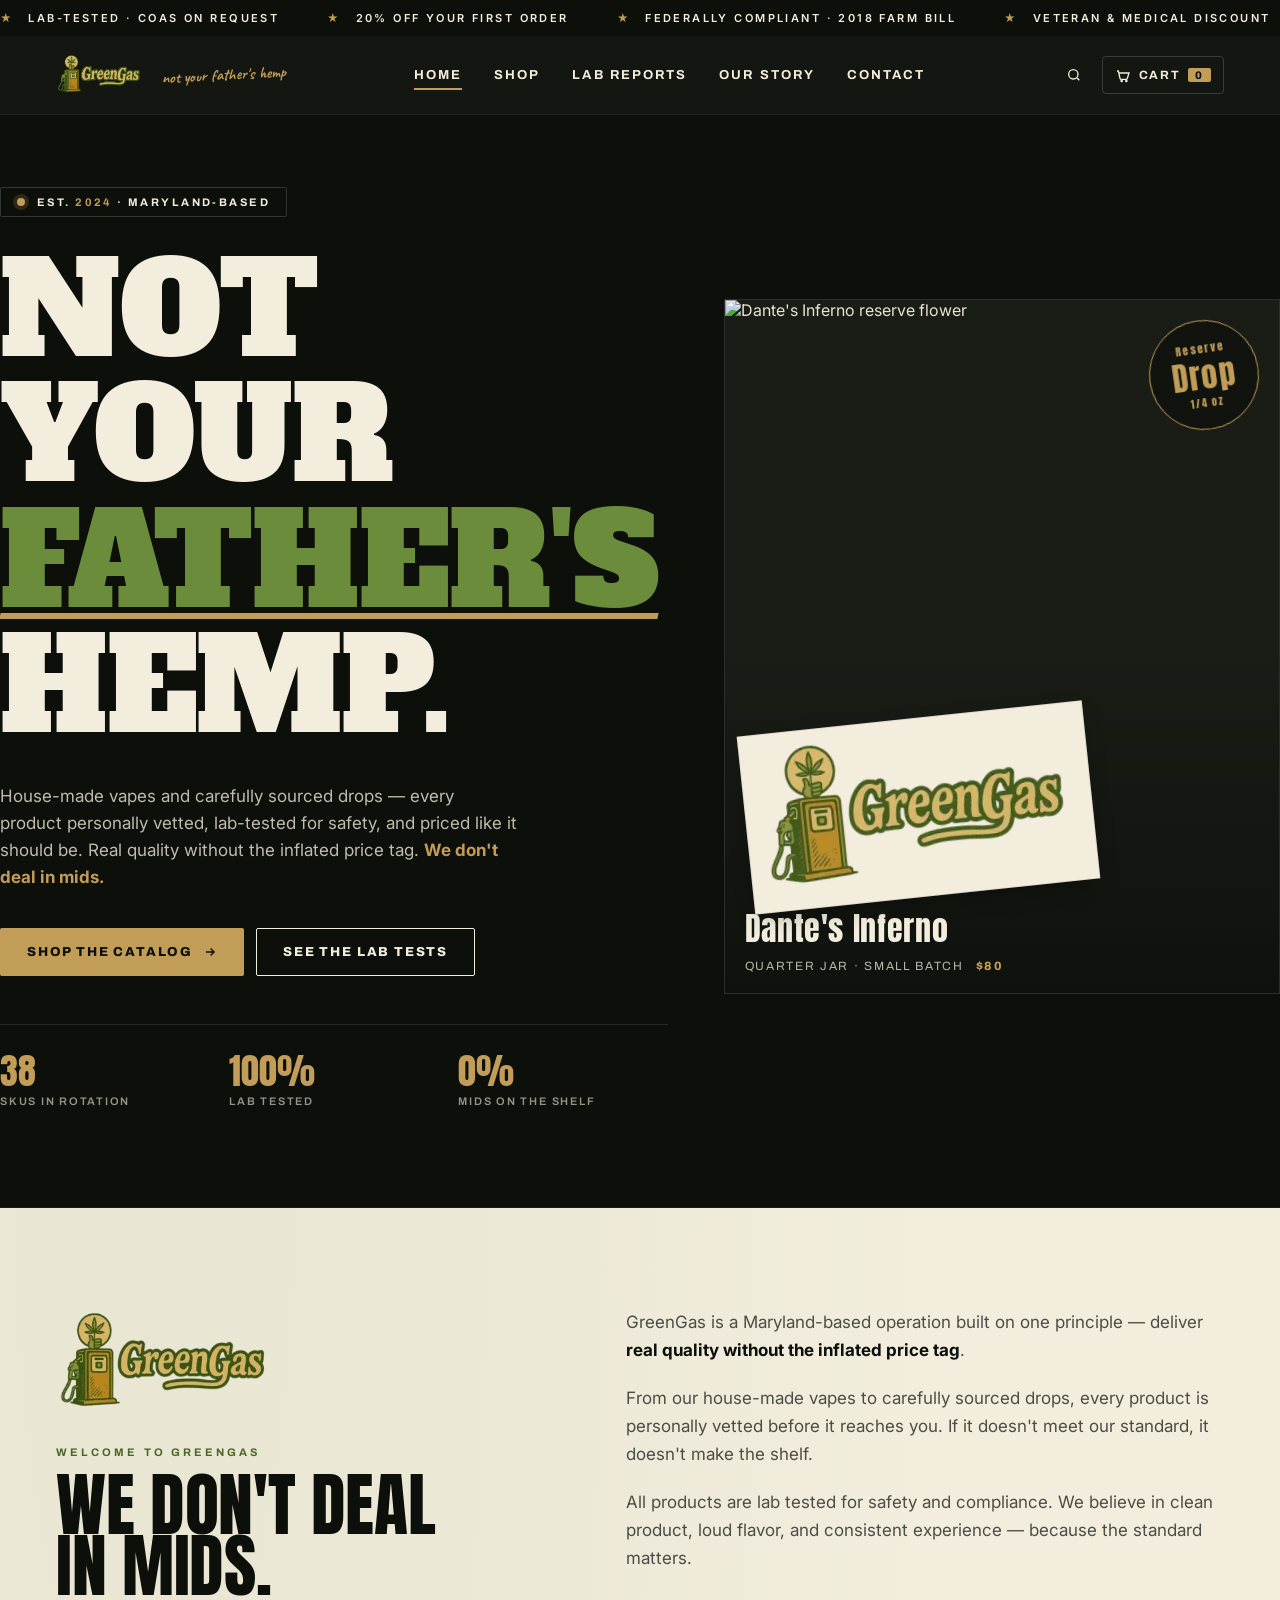
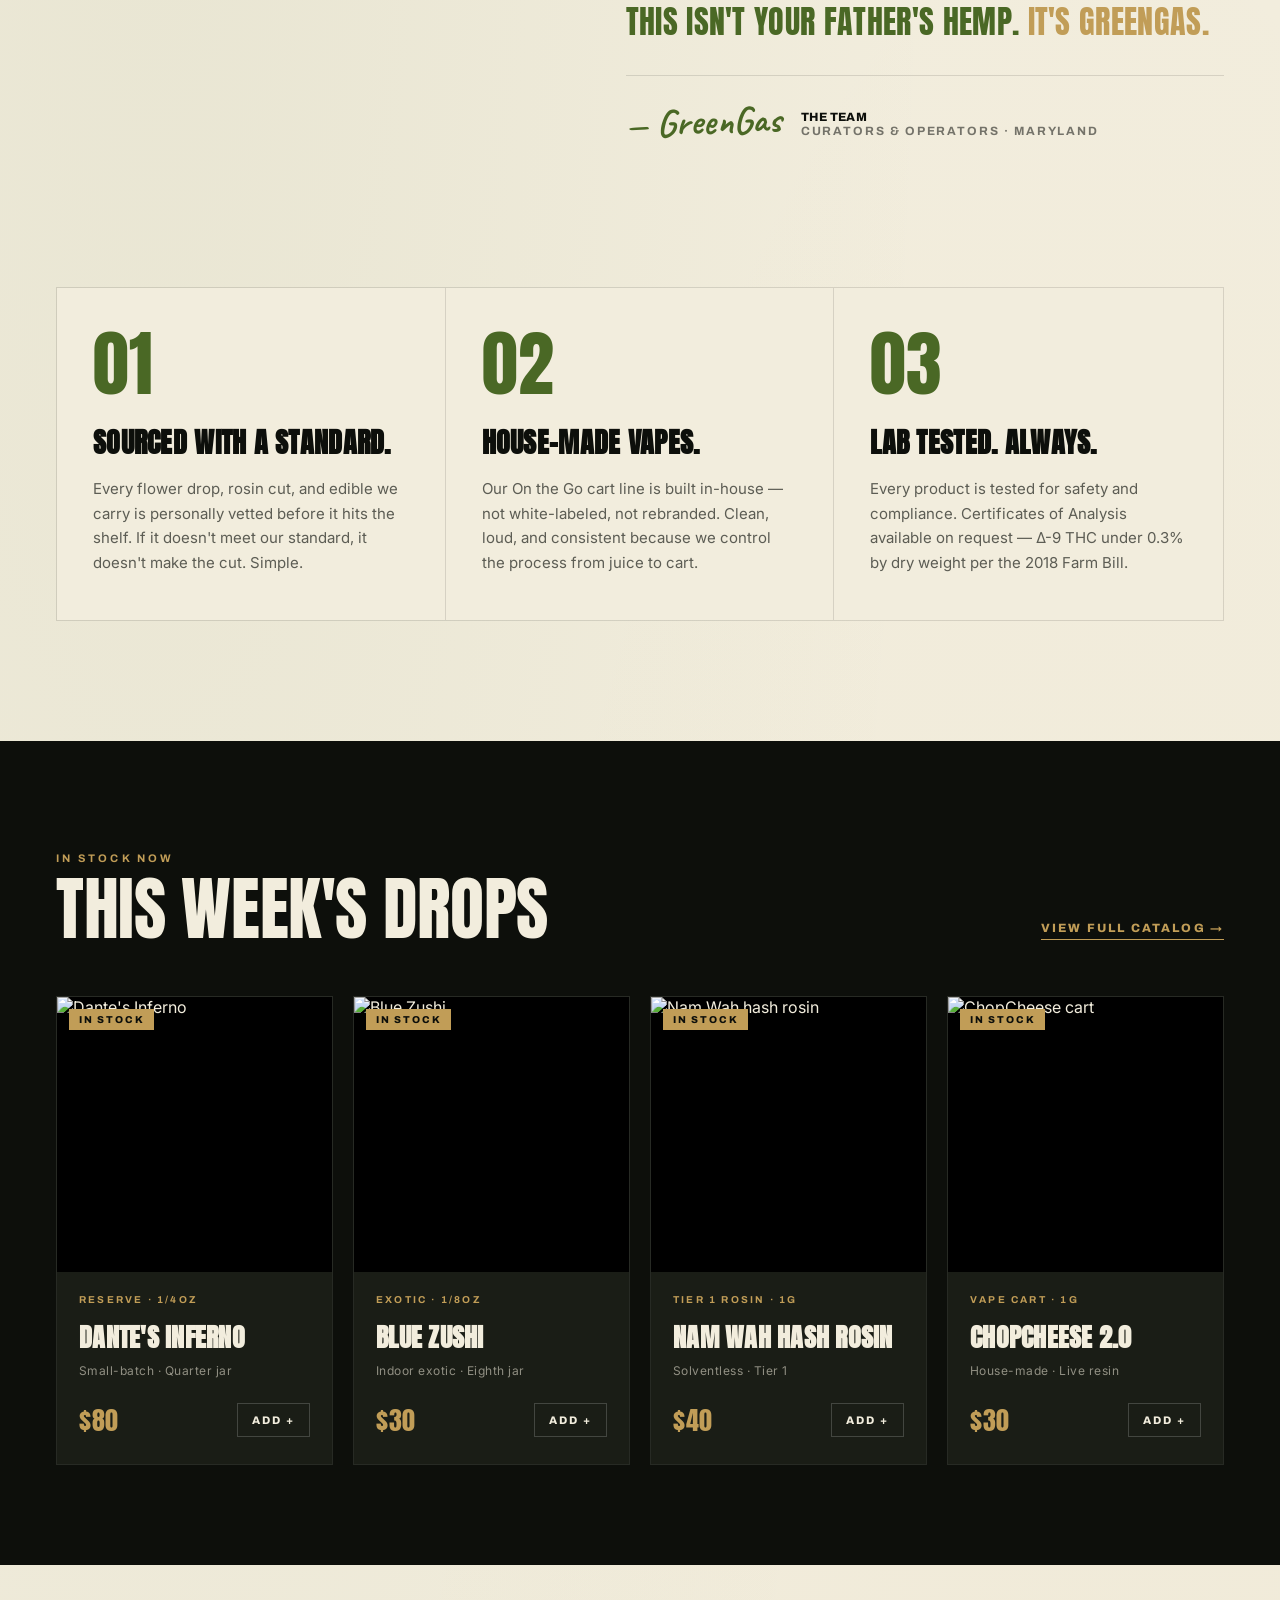
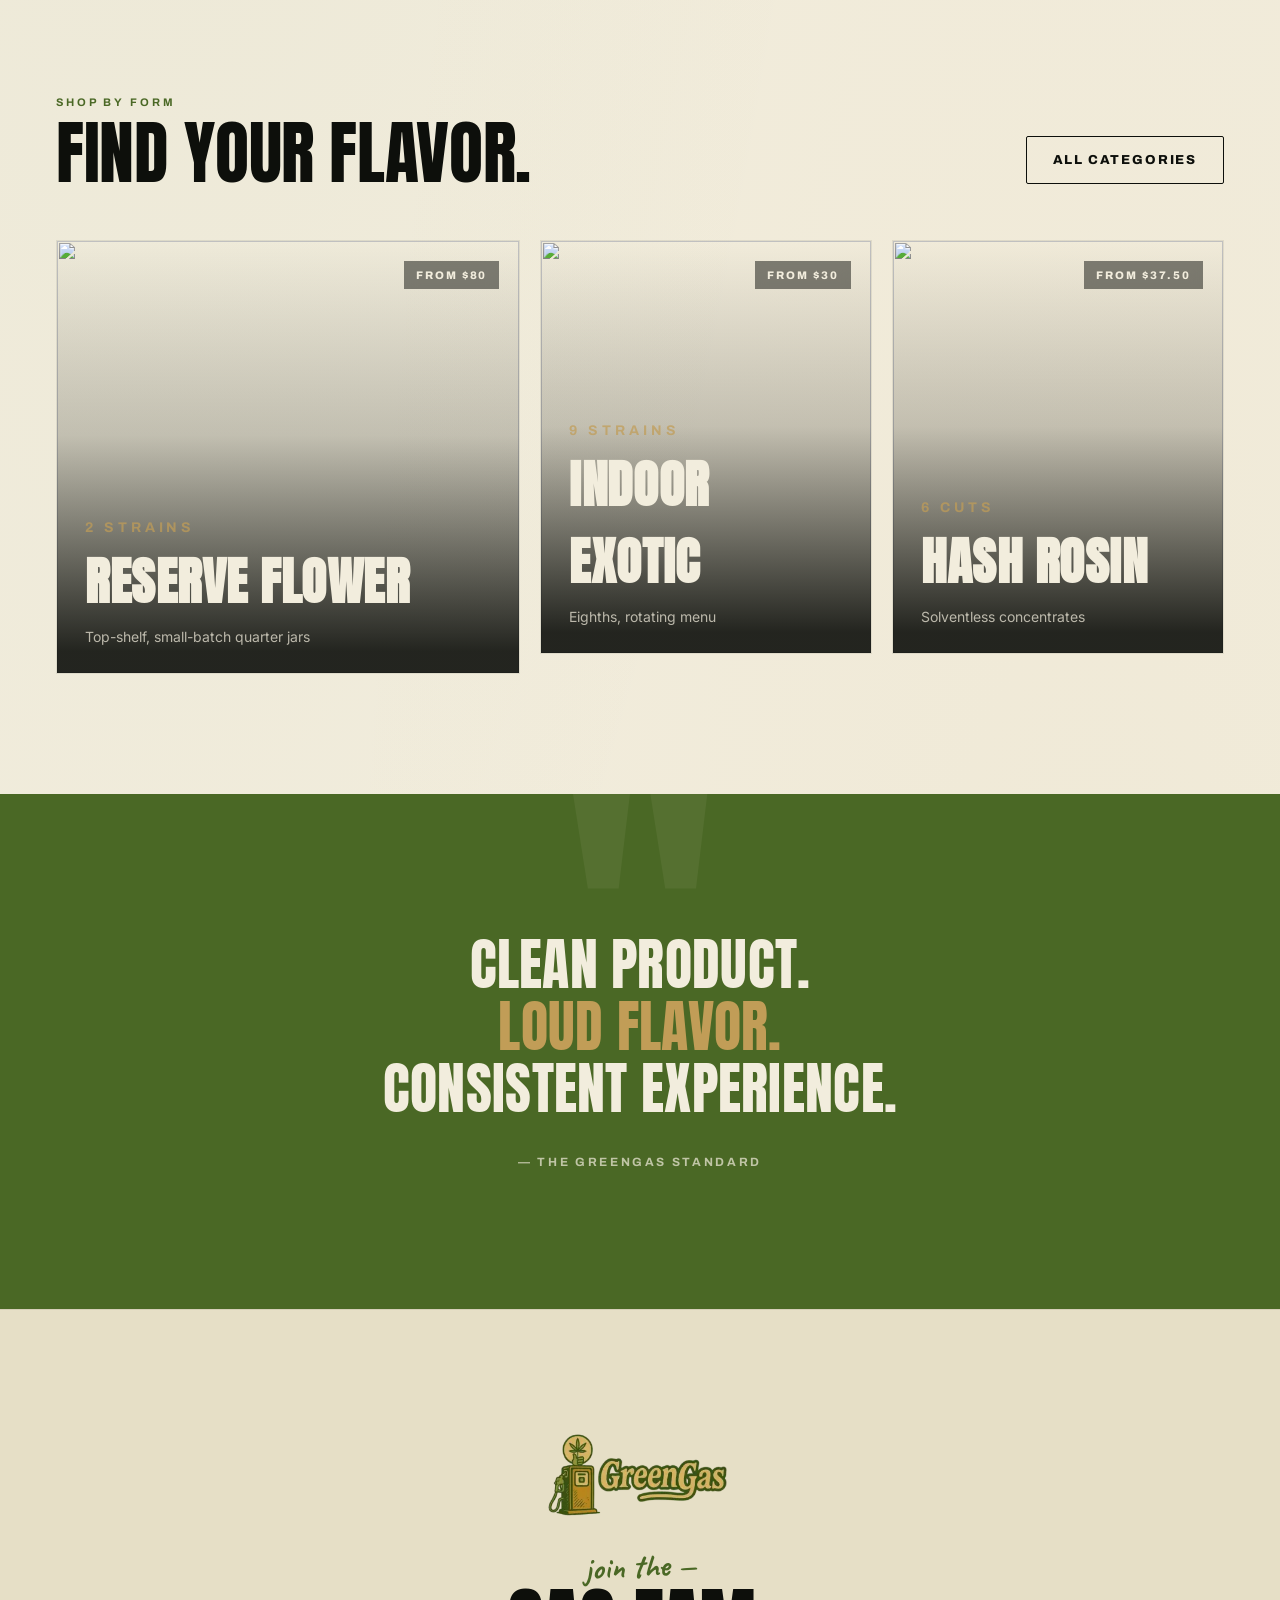
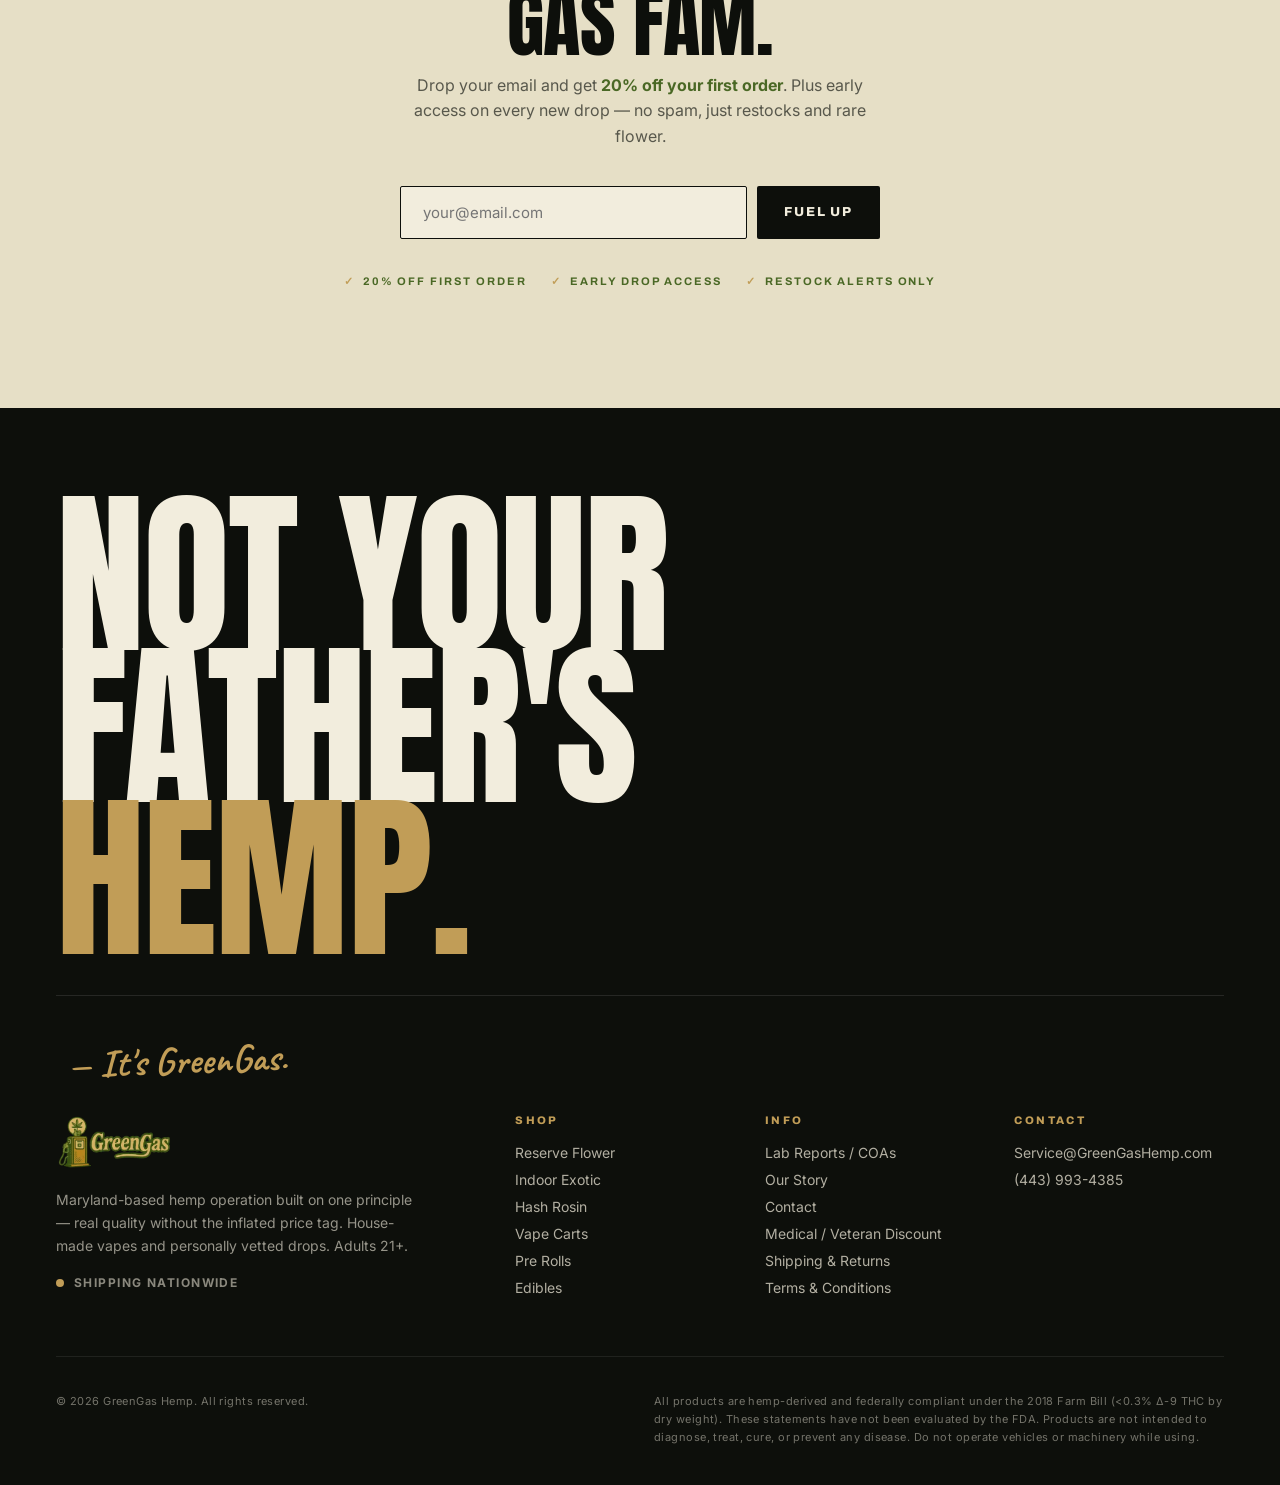
==== commit c20fa884: "Pre-call updates: pull body marquee, new slogan font, strain picker - Remove gold tagline marquee fr" ====
--- a/index.html
+++ b/index.html
@@ -8,7 +8,8 @@
 <link rel="icon" type="image/png" href="assets/logo.png" />
 <link rel="preconnect" href="https://fonts.googleapis.com" />
 <link rel="preconnect" href="https://fonts.gstatic.com" crossorigin />
-<link href="https://fonts.googleapis.com/css2?family=Anton&family=Archivo:wght@500;600;700;800;900&family=Inter:wght@400;500;600&family=Caveat:wght@500;700&display=swap" rel="stylesheet" />
+<link href="https://fonts.googleapis.com/css2?family=Alfa+Slab+One&family=Anton&family=Archivo:wght@500;600;700;800;900&family=Inter:wght@400;500;600&family=Caveat:wght@500;700&display=swap" rel="stylesheet" />
+<link rel="stylesheet" href="assets/picker.css" />
 <style>
   :root {
     --paper:   #F2EDDD;   /* warm cream - main bg */
@@ -178,7 +179,10 @@
   .hero-eyebrow .est { color: var(--gold); }
 
   .slogan {
-    font-size: clamp(58px, 11vw, 168px);
+    font-family: 'Alfa Slab One', 'Anton', serif;
+    font-size: clamp(54px, 10vw, 156px);
+    line-height: 0.98;
+    letter-spacing: -0.01em;
     margin: 0;
     color: var(--paper);
   }
@@ -573,20 +577,6 @@
   </div>
 </section>
 
-<!-- GOLD TAGLINE BANNER -->
-<div class="banner">
-  <div class="banner-track">
-    <span>Not Your Father's Hemp</span><span class="dot"></span>
-    <span>Maryland-Based</span><span class="dot"></span>
-    <span>Lab-Tested Every Batch</span><span class="dot"></span>
-    <span>We Don't Deal in Mids</span><span class="dot"></span>
-    <span>Not Your Father's Hemp</span><span class="dot"></span>
-    <span>Maryland-Based</span><span class="dot"></span>
-    <span>Lab-Tested Every Batch</span><span class="dot"></span>
-    <span>We Don't Deal in Mids</span><span class="dot"></span>
-  </div>
-</div>
-
 <!-- INTRO / FOUNDER NOTE -->
 <section class="intro">
   <div class="container intro-grid">
@@ -642,7 +632,7 @@
       <a href="shop.html" class="link">View Full Catalog →</a>
     </div>
     <div class="drops-grid">
-      <a href="product.html" class="pcard reveal">
+      <a href="product.html" class="pcard reveal" data-category="reserve" data-name="Dante's Inferno" data-price="80">
         <div class="ph">
           <span class="stock">In Stock</span>
           <img src="https://i0.wp.com/greengashemp.me/wp-content/uploads/2026/05/IMG_3537.jpg" alt="Dante's Inferno" loading="lazy" />
@@ -657,7 +647,7 @@
           </div>
         </div>
       </a>
-      <a href="product.html" class="pcard reveal">
+      <a href="product.html" class="pcard reveal" data-category="exotic" data-name="Blue Zushi" data-price="30">
         <div class="ph">
           <span class="stock">In Stock</span>
           <img src="https://i0.wp.com/greengashemp.me/wp-content/uploads/2026/05/IMG_3539.jpg" alt="Blue Zushi" loading="lazy" />
@@ -672,14 +662,14 @@
           </div>
         </div>
       </a>
-      <a href="product.html" class="pcard reveal">
+      <a href="product.html" class="pcard reveal" data-category="rosin" data-name="Nam Wah Hash Rosin" data-price="40">
         <div class="ph">
           <span class="stock">In Stock</span>
           <img src="https://i0.wp.com/greengashemp.me/wp-content/uploads/2026/04/Screenshot-2026-04-21-at-10.46.02-PM.png" alt="Nam Wah hash rosin" loading="lazy" />
         </div>
         <div class="body">
           <div class="cat">Tier 1 Rosin · 1g</div>
-          <h4>Nam Wah</h4>
+          <h4>Nam Wah Hash Rosin</h4>
           <p class="strain">Solventless · Tier 1</p>
           <div class="foot">
             <span class="price">$40</span>
@@ -687,7 +677,7 @@
           </div>
         </div>
       </a>
-      <a href="product.html" class="pcard reveal">
+      <a href="product.html" class="pcard reveal" data-category="vapes" data-name="ChopCheese 2.0 Live Resin Cart" data-price="30">
         <div class="ph">
           <span class="stock">In Stock</span>
           <img src="https://i0.wp.com/greengashemp.me/wp-content/uploads/2026/03/F0644251-ED1E-4D0B-9B22-32A41DD3B785-e1778110795700.jpg" alt="ChopCheese cart" loading="lazy" />
@@ -856,5 +846,8 @@
   document.querySelectorAll('.reveal').forEach(el => io.observe(el));
 </script>
 
+<!-- STRAIN / OPTION PICKER -->
+<script src="assets/picker.js" defer></script>
+
 </body>
 </html>
--- a/assets/picker.css
+++ b/assets/picker.css
@@ -0,0 +1,188 @@
+/* =================================================================
+   STRAIN / OPTION PICKER MODAL
+   Loaded on any page that wants the popup picker.
+   Triggered by a click on any .pcard (handled in picker.js).
+   ================================================================= */
+
+.picker-modal {
+  position: fixed; inset: 0; z-index: 200;
+  background: rgba(13,15,11,0.86);
+  backdrop-filter: blur(8px);
+  -webkit-backdrop-filter: blur(8px);
+  display: none;
+  align-items: center; justify-content: center;
+  padding: 20px;
+  opacity: 0;
+  transition: opacity 220ms ease;
+}
+.picker-modal.open { display: flex; opacity: 1; }
+
+.picker-panel {
+  background: var(--paper, #F2EDDD);
+  color: var(--ink, #0D0F0B);
+  max-width: 900px; width: 100%;
+  max-height: 92vh; overflow-y: auto;
+  display: grid; grid-template-columns: 1fr;
+  border: 1px solid rgba(13,15,11,0.08);
+  position: relative;
+  transform: translateY(18px);
+  transition: transform 280ms ease;
+  box-shadow: 0 30px 80px -20px rgba(0,0,0,0.5);
+}
+.picker-modal.open .picker-panel { transform: translateY(0); }
+@media (min-width: 720px){
+  .picker-panel { grid-template-columns: 1fr 1fr; max-height: 88vh; overflow-y: visible; }
+}
+
+.picker-img {
+  aspect-ratio: 1;
+  background: var(--ink-2, #1A1D16);
+  overflow: hidden;
+  position: relative;
+}
+.picker-img img {
+  width: 100%; height: 100%;
+  object-fit: cover;
+  display: block;
+  transition: opacity 200ms ease;
+}
+
+.picker-close {
+  position: absolute; top: 14px; right: 14px; z-index: 5;
+  width: 40px; height: 40px; border-radius: 50%;
+  border: 0; background: rgba(13,15,11,0.78); color: #F2EDDD;
+  display: flex; align-items: center; justify-content: center;
+  cursor: pointer;
+  font-size: 22px; line-height: 1;
+  transition: background 180ms ease;
+}
+.picker-close:hover { background: rgba(13,15,11,1); }
+
+.picker-body {
+  padding: 32px 28px 28px;
+  display: flex; flex-direction: column;
+}
+@media (min-width: 720px){
+  .picker-body { padding: 40px 36px 32px; }
+}
+
+.picker-cat {
+  font-family: 'Archivo', sans-serif;
+  font-size: 11px; font-weight: 700;
+  letter-spacing: 0.22em; text-transform: uppercase;
+  color: var(--olive, #4A6825);
+  margin: 0 0 10px;
+}
+.picker-name {
+  font-family: 'Anton', sans-serif;
+  font-size: 36px; letter-spacing: 0.01em;
+  text-transform: uppercase; line-height: 0.95;
+  margin: 0 0 18px;
+  color: var(--ink, #0D0F0B);
+}
+
+.picker-desc {
+  font-size: 15px; line-height: 1.6;
+  color: rgba(13,15,11,0.7);
+  margin: 0 0 26px;
+  min-height: 84px;
+}
+.picker-desc .lineage {
+  display: block;
+  font-family: 'Archivo', sans-serif;
+  font-size: 11px; letter-spacing: 0.2em;
+  text-transform: uppercase; font-weight: 800;
+  color: var(--gold, #C19D57);
+  margin-bottom: 10px;
+}
+
+.picker-controls {
+  display: flex; flex-direction: column; gap: 16px;
+  margin-bottom: 24px;
+}
+.picker-row label {
+  display: block;
+  font-family: 'Archivo', sans-serif;
+  font-size: 10px; font-weight: 800;
+  letter-spacing: 0.22em; text-transform: uppercase;
+  color: rgba(13,15,11,0.5);
+  margin-bottom: 8px;
+}
+.picker-row select {
+  width: 100%;
+  padding: 14px 16px;
+  background: var(--paper, #F2EDDD);
+  border: 1px solid var(--ink, #0D0F0B);
+  font-family: 'Inter', system-ui, sans-serif;
+  font-size: 15px;
+  color: var(--ink, #0D0F0B);
+  border-radius: 2px;
+  cursor: pointer;
+  appearance: none;
+  -webkit-appearance: none;
+  background-image: url("data:image/svg+xml;utf8,<svg xmlns='http://www.w3.org/2000/svg' width='12' height='8' viewBox='0 0 12 8'><path fill='none' stroke='%230D0F0B' stroke-width='2' d='M1 1l5 5 5-5'/></svg>");
+  background-repeat: no-repeat;
+  background-position: right 18px center;
+  padding-right: 44px;
+}
+.picker-row select:focus { outline: 2px solid var(--gold, #C19D57); outline-offset: -1px; }
+
+.picker-row .qty {
+  display: flex; align-items: center;
+  border: 1px solid var(--ink, #0D0F0B);
+  border-radius: 2px;
+  width: fit-content;
+}
+.picker-row .qty button {
+  flex: 0 0 44px; height: 44px;
+  background: transparent;
+  border: 0;
+  font-size: 20px; font-weight: 700;
+  color: var(--ink, #0D0F0B);
+  cursor: pointer;
+  transition: background 160ms ease;
+}
+.picker-row .qty button:hover { background: var(--paper-2, #E6DFC6); }
+.picker-row .qty input {
+  width: 60px; border: 0; background: transparent;
+  text-align: center; height: 44px;
+  font-family: 'Anton', sans-serif; font-size: 20px;
+  color: var(--ink, #0D0F0B);
+  -moz-appearance: textfield;
+  border-left: 1px solid rgba(13,15,11,0.12);
+  border-right: 1px solid rgba(13,15,11,0.12);
+}
+.picker-row .qty input::-webkit-outer-spin-button,
+.picker-row .qty input::-webkit-inner-spin-button { -webkit-appearance: none; margin: 0; }
+
+.picker-foot {
+  margin-top: auto;
+  display: flex; align-items: center; justify-content: space-between;
+  gap: 16px;
+  padding-top: 20px;
+  border-top: 1px solid rgba(13,15,11,0.12);
+}
+.picker-price {
+  font-family: 'Anton', sans-serif;
+  font-size: 32px; letter-spacing: 0.02em;
+  color: var(--ink, #0D0F0B);
+}
+.picker-add {
+  flex: 1; max-width: 240px;
+  padding: 16px 24px;
+  background: var(--ink, #0D0F0B); color: var(--paper, #F2EDDD);
+  font-family: 'Archivo', sans-serif;
+  font-size: 12px; font-weight: 800;
+  letter-spacing: 0.18em; text-transform: uppercase;
+  border: 0; border-radius: 2px;
+  cursor: pointer;
+  transition: background 180ms ease;
+}
+.picker-add:hover { background: var(--olive, #4A6825); }
+.picker-add.added { background: var(--olive, #4A6825); }
+
+.picker-add.sold-out {
+  background: rgba(13,15,11,0.3);
+  cursor: not-allowed;
+  pointer-events: none;
+}
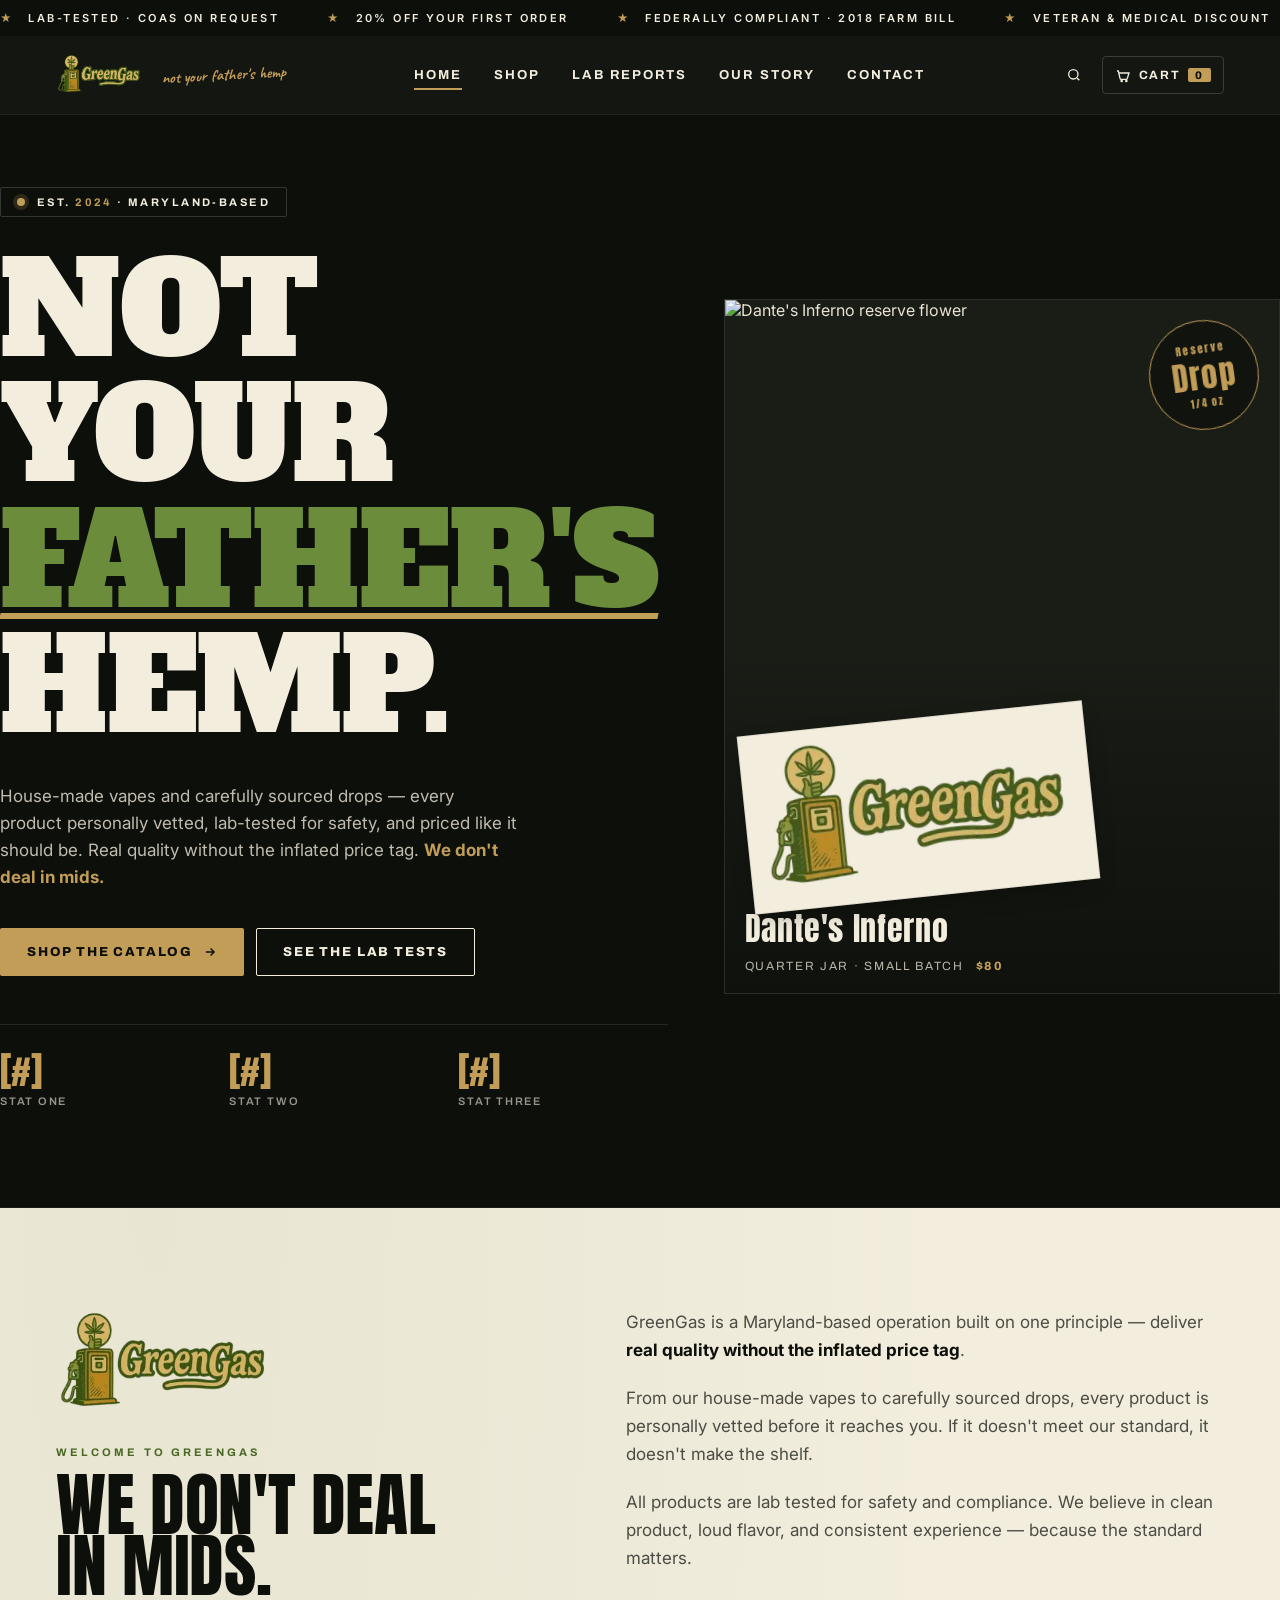
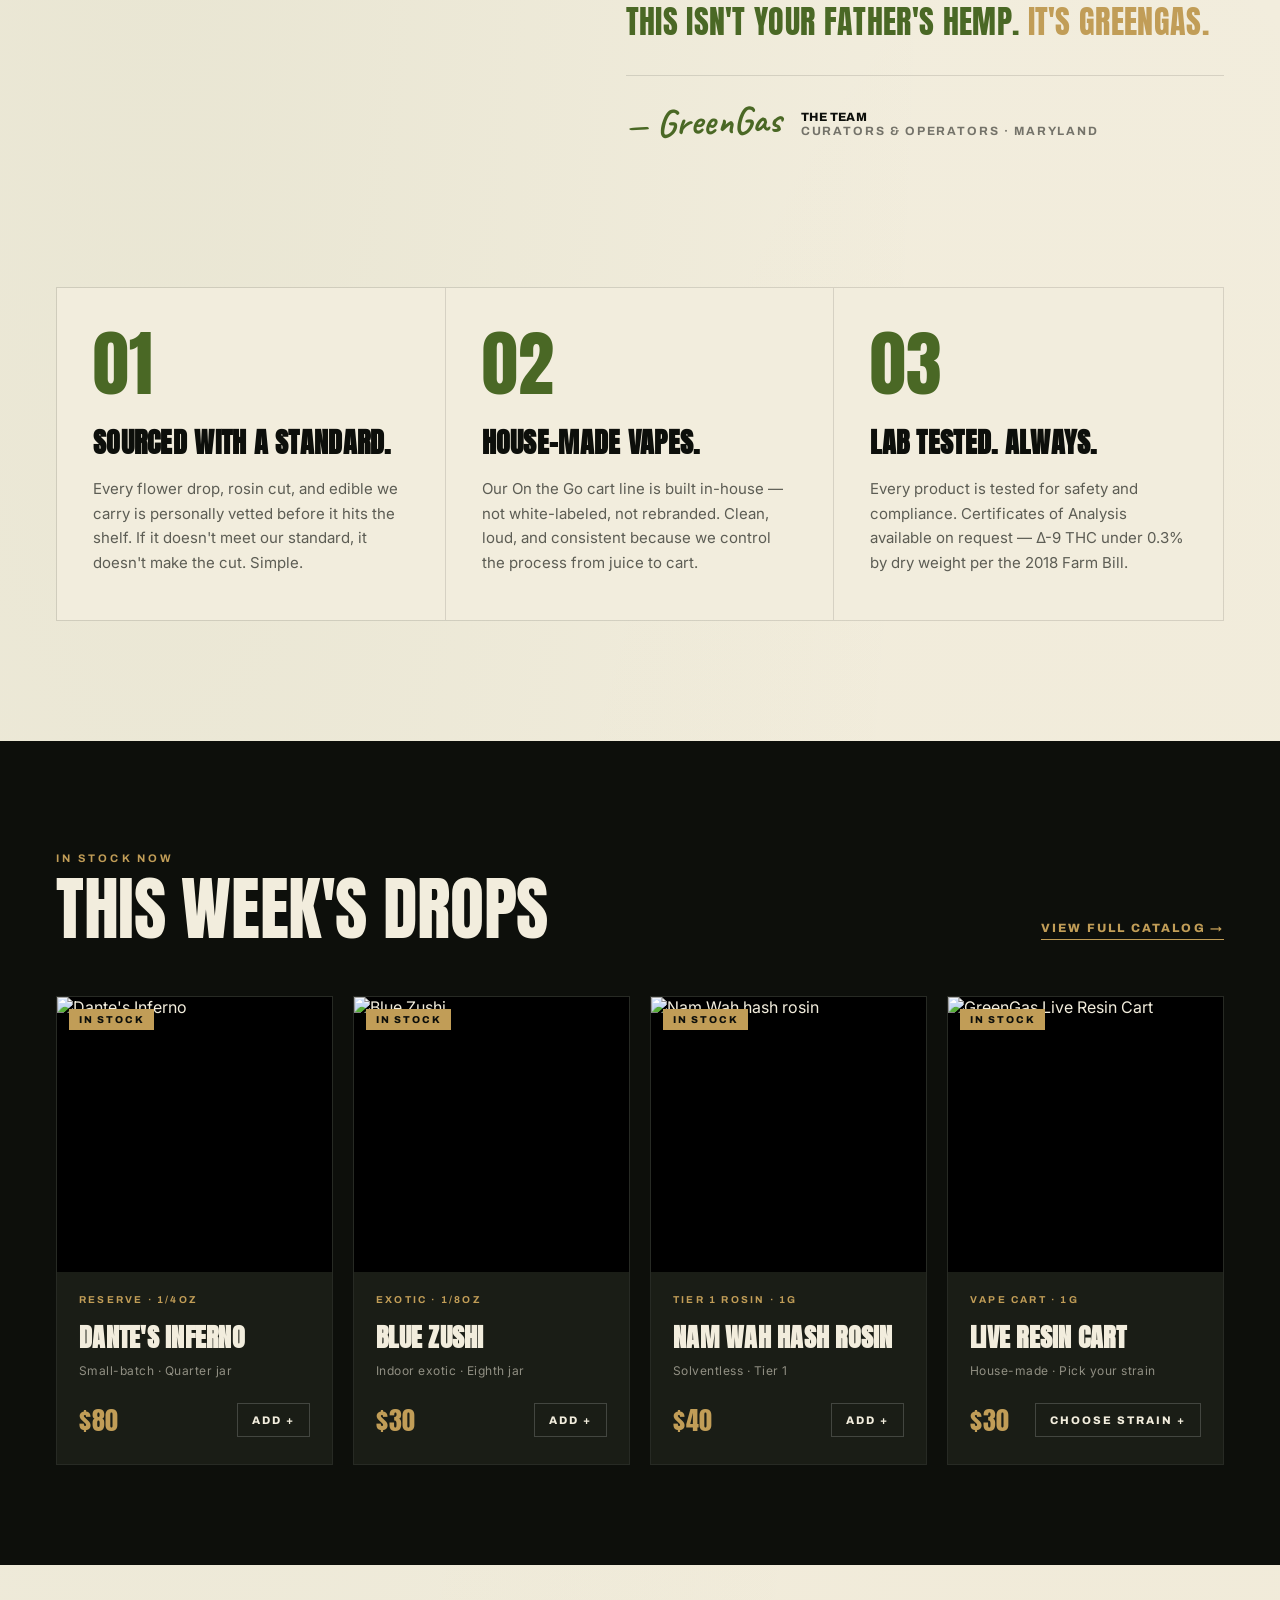
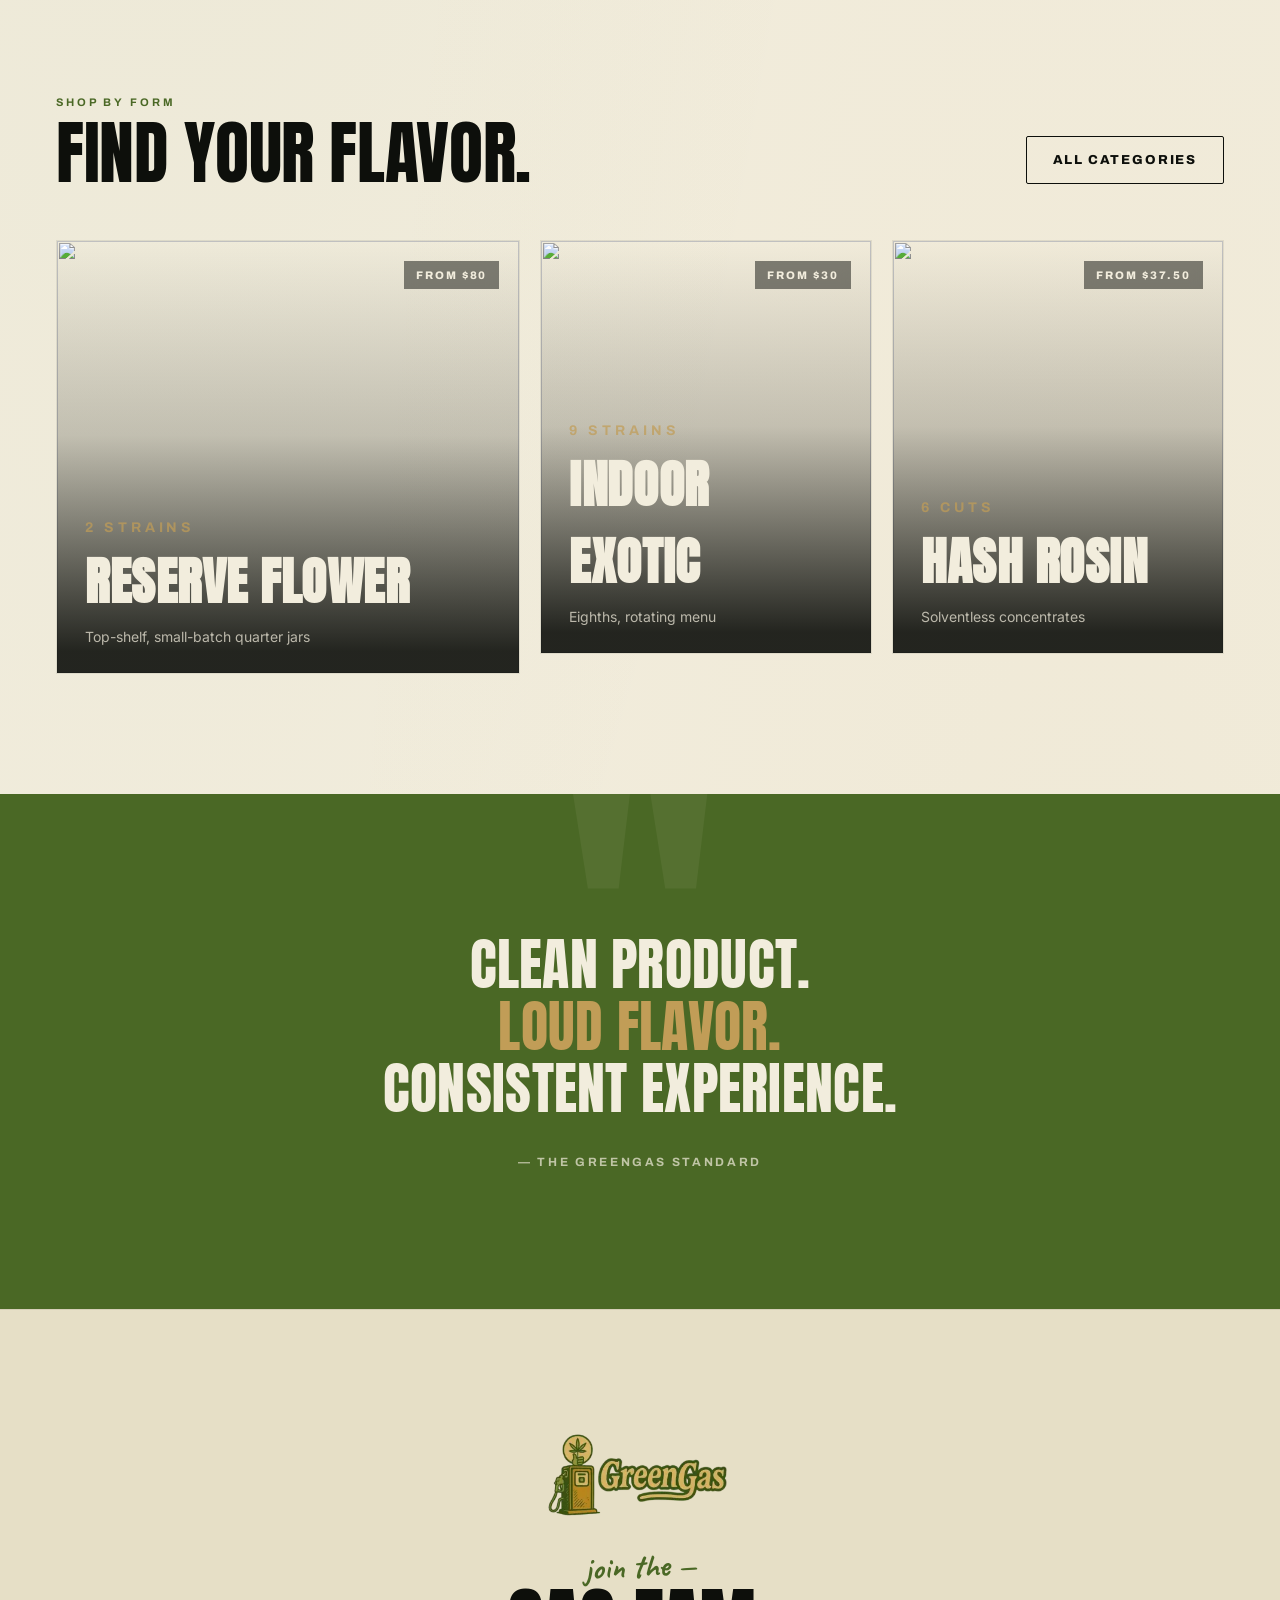
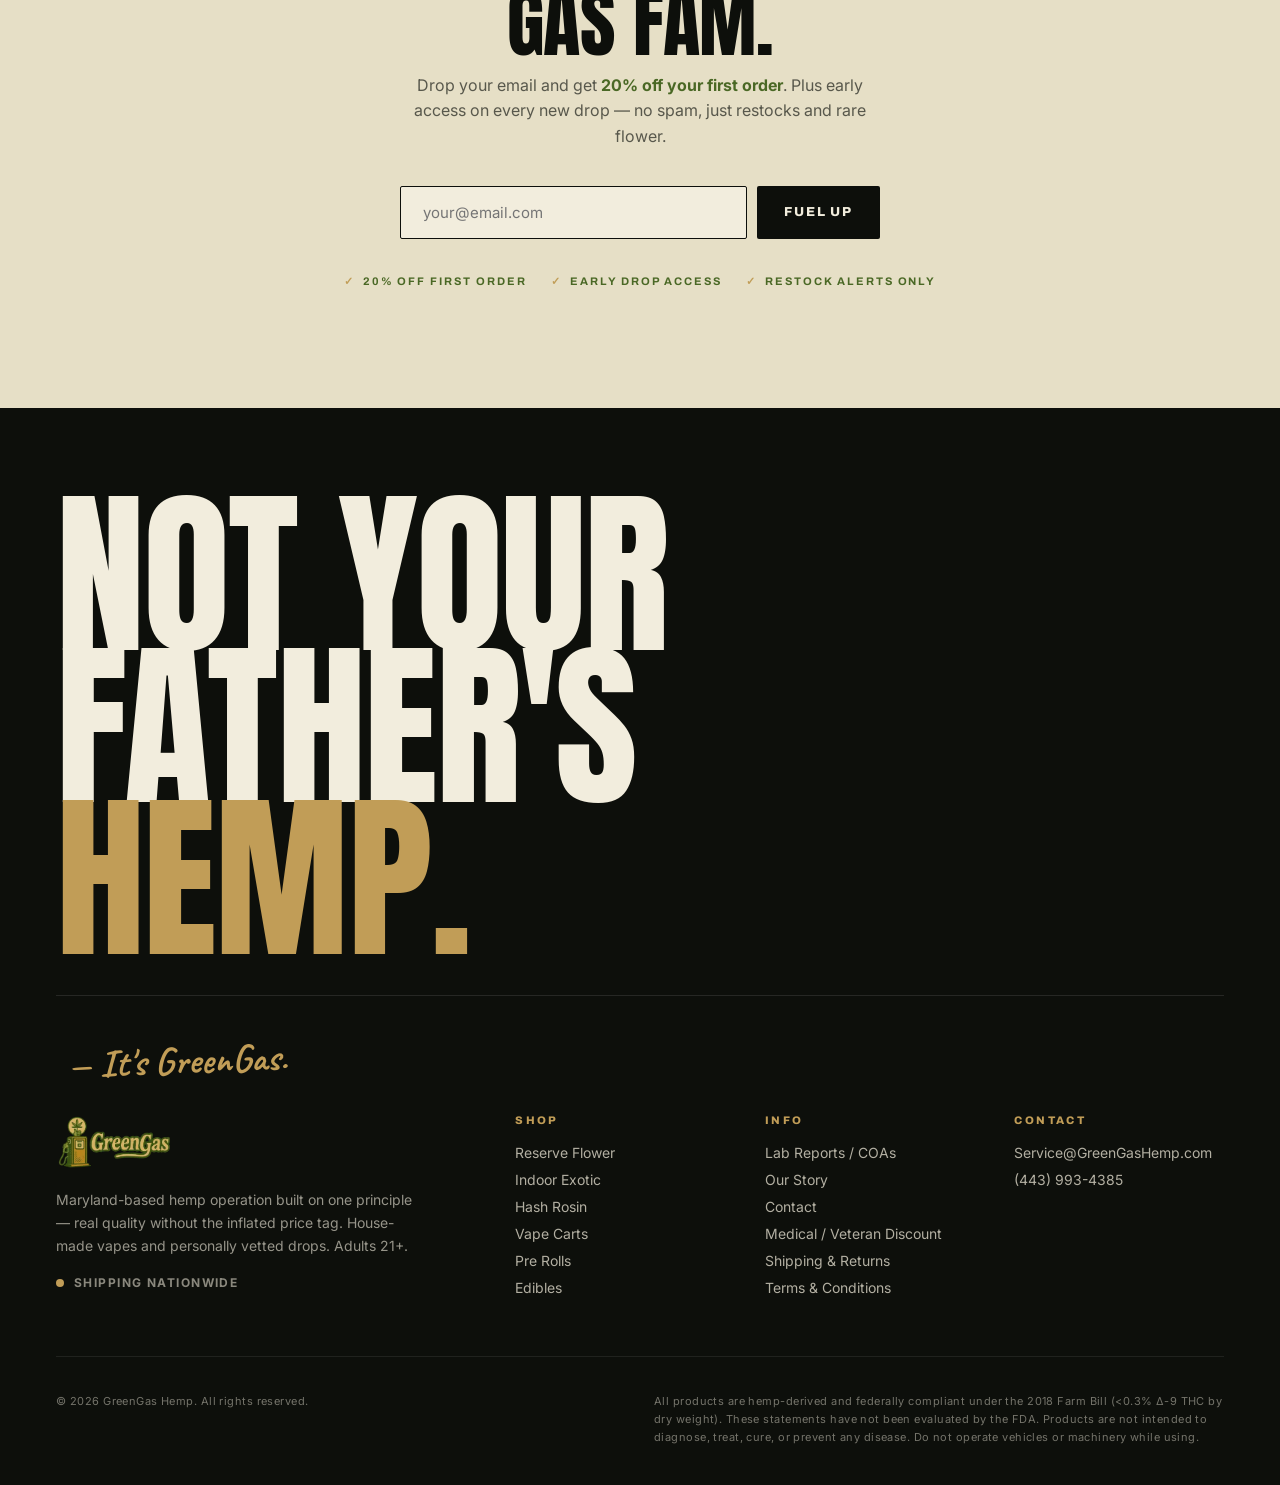
==== commit c2c9ba6f: "Picker polish: notify-me modal, trimmed vape carts, placeholder hero stats - Sold-out cards now open" ====
--- a/index.html
+++ b/index.html
@@ -554,9 +554,9 @@
         <a href="lab.html" class="btn btn-outline-light">See the Lab Tests</a>
       </div>
       <div class="hero-stats">
-        <div class="stat"><div class="n">38</div><div class="l">SKUs in rotation</div></div>
-        <div class="stat"><div class="n">100%</div><div class="l">Lab tested</div></div>
-        <div class="stat"><div class="n">0%</div><div class="l">Mids on the shelf</div></div>
+        <div class="stat"><div class="n">[#]</div><div class="l">Stat one</div></div>
+        <div class="stat"><div class="n">[#]</div><div class="l">Stat two</div></div>
+        <div class="stat"><div class="n">[#]</div><div class="l">Stat three</div></div>
       </div>
     </div>
     <div class="hero-photo reveal">
@@ -677,18 +677,18 @@
           </div>
         </div>
       </a>
-      <a href="product.html" class="pcard reveal" data-category="vapes" data-name="ChopCheese 2.0 Live Resin Cart" data-price="30">
+      <a href="product.html" class="pcard reveal" data-category="vapes" data-name="Live Resin Cart" data-price="30">
         <div class="ph">
           <span class="stock">In Stock</span>
-          <img src="https://i0.wp.com/greengashemp.me/wp-content/uploads/2026/03/F0644251-ED1E-4D0B-9B22-32A41DD3B785-e1778110795700.jpg" alt="ChopCheese cart" loading="lazy" />
+          <img src="https://i0.wp.com/greengashemp.me/wp-content/uploads/2026/03/F0644251-ED1E-4D0B-9B22-32A41DD3B785-e1778110795700.jpg" alt="GreenGas Live Resin Cart" loading="lazy" />
         </div>
         <div class="body">
           <div class="cat">Vape Cart · 1g</div>
-          <h4>ChopCheese 2.0</h4>
-          <p class="strain">House-made · Live resin</p>
+          <h4>Live Resin Cart</h4>
+          <p class="strain">House-made · Pick your strain</p>
           <div class="foot">
             <span class="price">$30</span>
-            <span class="add">Add +</span>
+            <span class="add">Choose Strain +</span>
           </div>
         </div>
       </a>
--- a/assets/picker.css
+++ b/assets/picker.css
@@ -186,3 +186,65 @@
   cursor: not-allowed;
   pointer-events: none;
 }
+
+/* =================================================================
+   NOTIFY-ME MODAL (sold-out cards)
+   ================================================================= */
+
+.notify-modal .picker-img::after {
+  content: '';
+  position: absolute; inset: 0;
+  background: linear-gradient(180deg, rgba(13,15,11,0.15) 0%, rgba(13,15,11,0.55) 100%);
+  pointer-events: none;
+}
+.notify-modal .picker-img img {
+  filter: grayscale(35%) brightness(0.85);
+}
+.restock-badge {
+  position: absolute; top: 18px; left: 18px; z-index: 2;
+  background: var(--gold, #C19D57); color: var(--ink, #0D0F0B);
+  padding: 6px 12px;
+  font-family: 'Archivo', sans-serif;
+  font-size: 10px; font-weight: 800;
+  letter-spacing: 0.22em; text-transform: uppercase;
+  border-radius: 2px;
+}
+
+.notify-modal .picker-cat { color: var(--gold, #C19D57); }
+
+.picker-row input[type="email"] {
+  width: 100%;
+  padding: 14px 16px;
+  background: var(--paper, #F2EDDD);
+  border: 1px solid var(--ink, #0D0F0B);
+  font-family: 'Inter', system-ui, sans-serif;
+  font-size: 15px;
+  color: var(--ink, #0D0F0B);
+  border-radius: 2px;
+  transition: border-color 200ms ease;
+}
+.picker-row input[type="email"]:focus {
+  outline: 2px solid var(--gold, #C19D57);
+  outline-offset: -1px;
+}
+
+.notify-perk {
+  background: var(--paper-2, #E6DFC6);
+  border-left: 3px solid var(--olive, #4A6825);
+  padding: 14px 16px;
+  margin-bottom: 22px;
+  border-radius: 0 2px 2px 0;
+}
+.notify-perk strong {
+  display: block;
+  font-family: 'Anton', sans-serif;
+  font-size: 18px; letter-spacing: 0.01em;
+  text-transform: uppercase;
+  color: var(--olive, #4A6825);
+  margin-bottom: 4px;
+}
+.notify-perk span {
+  display: block;
+  font-size: 13px; line-height: 1.5;
+  color: rgba(13,15,11,0.65);
+}
